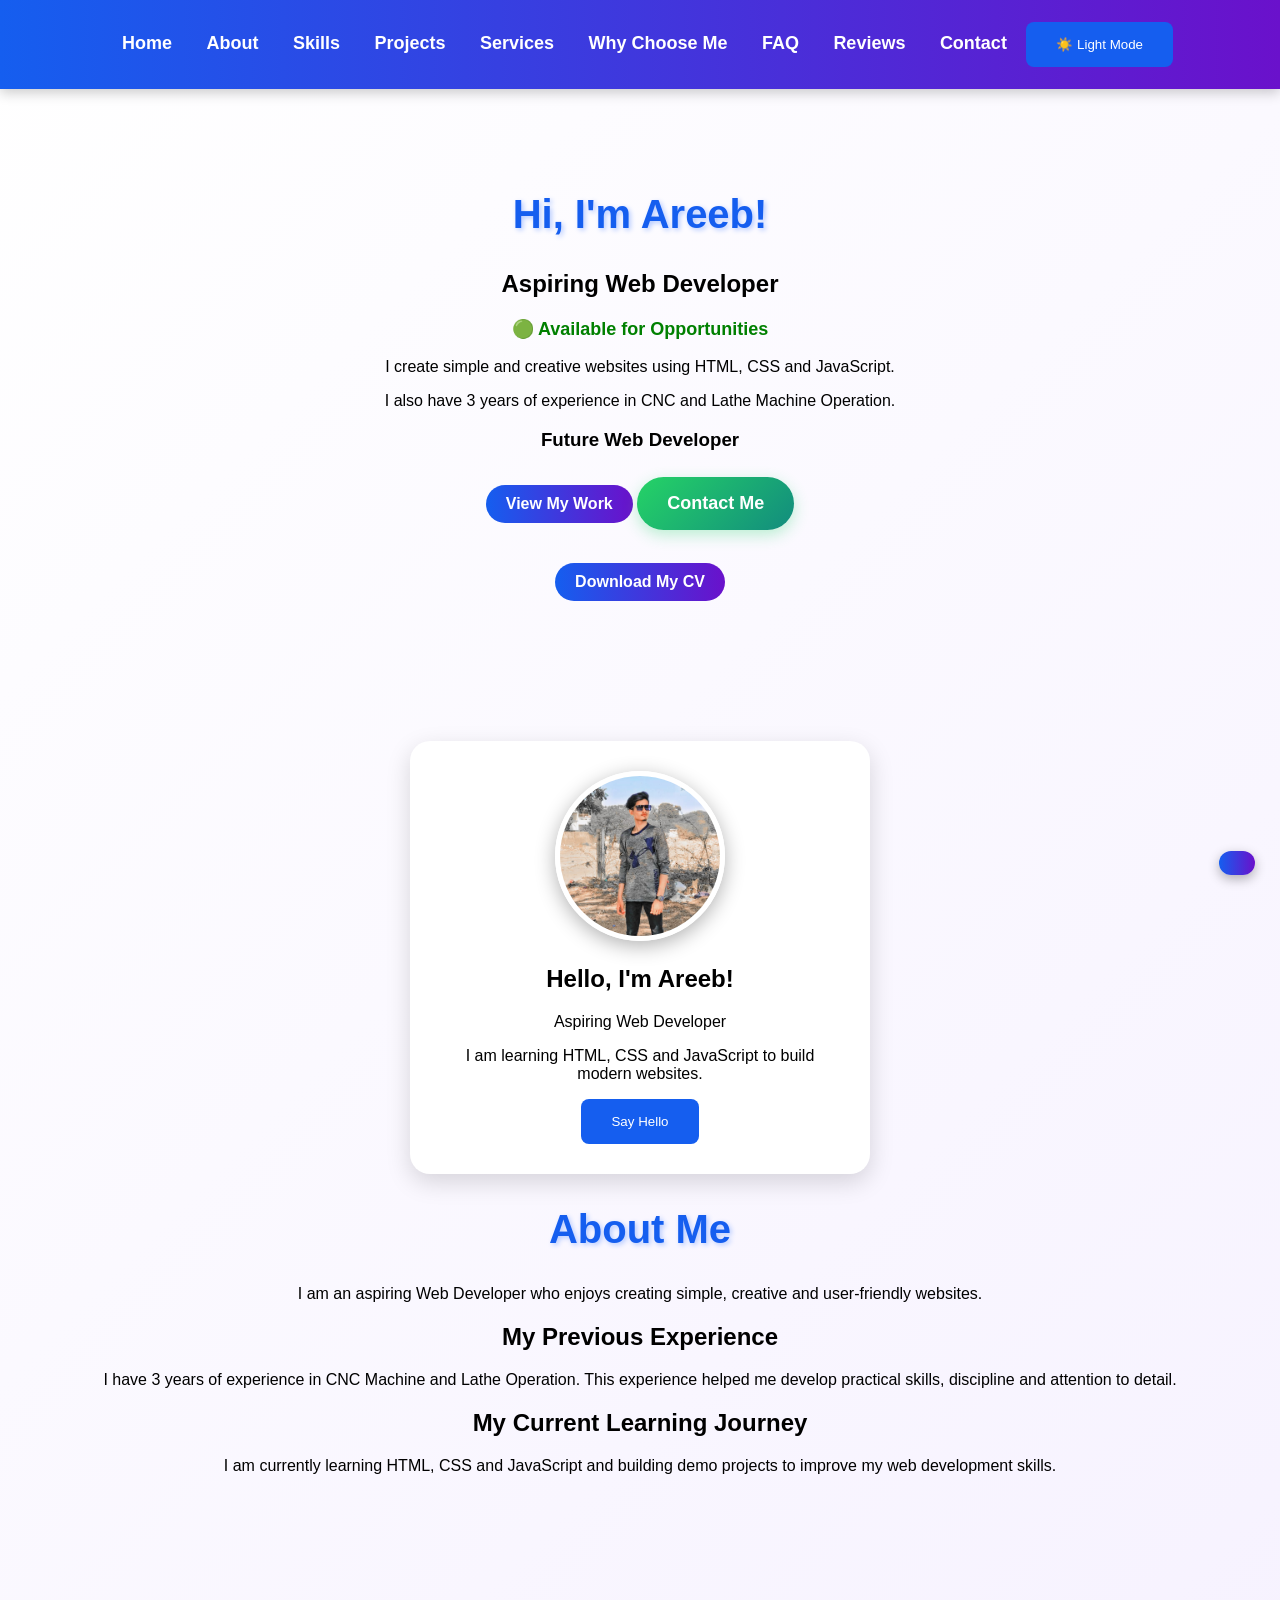
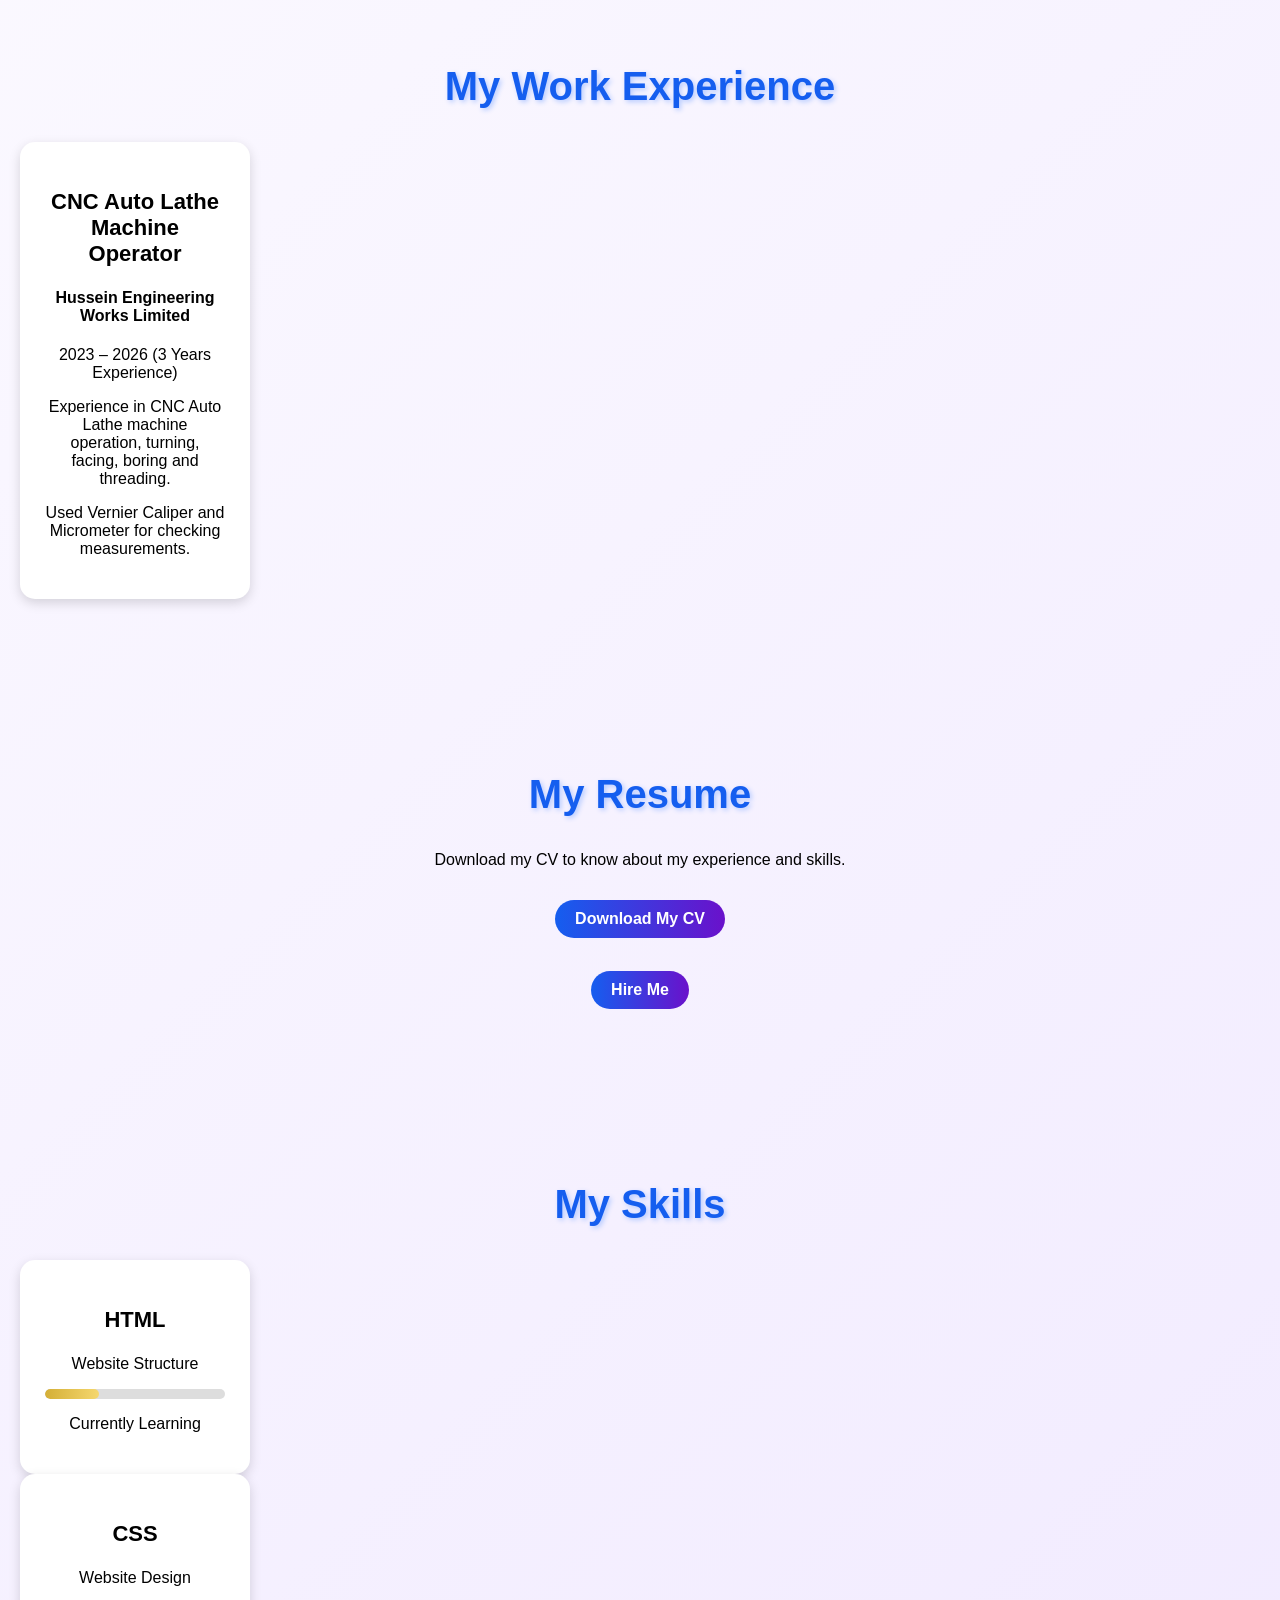
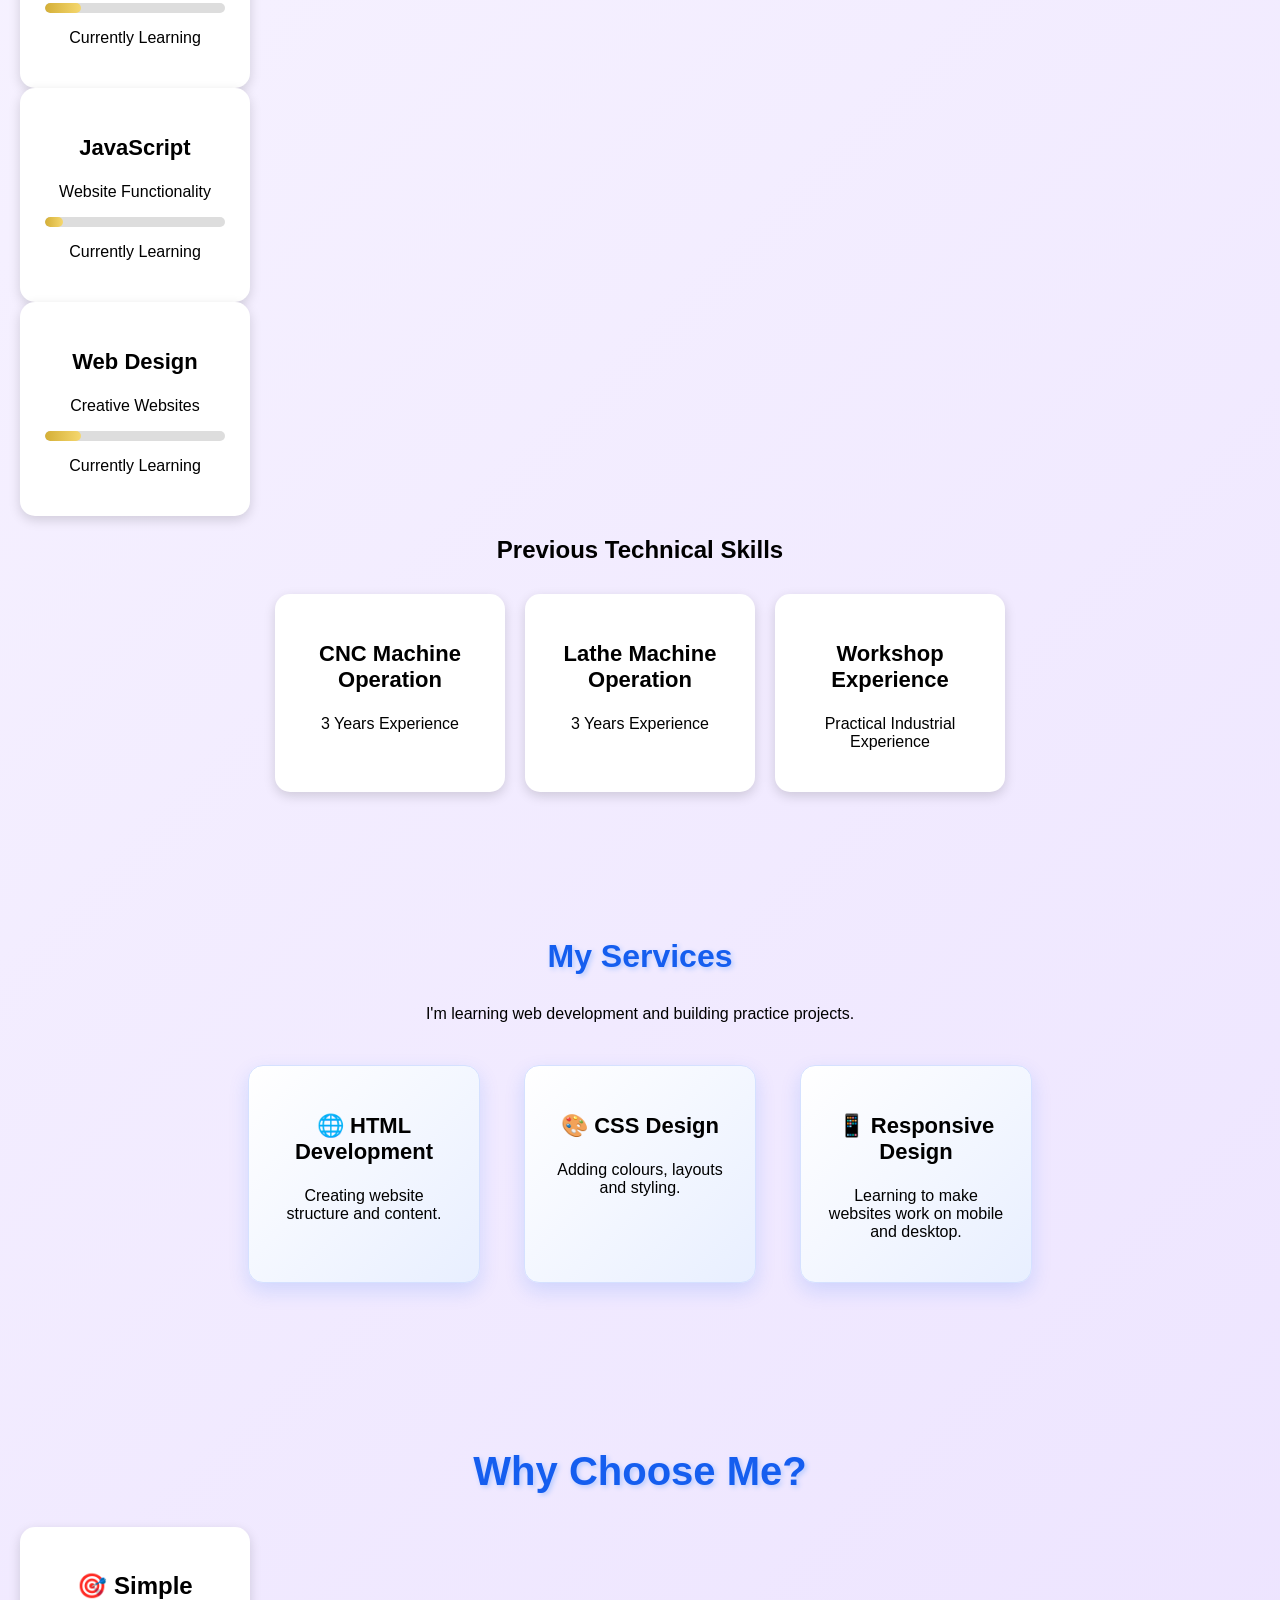
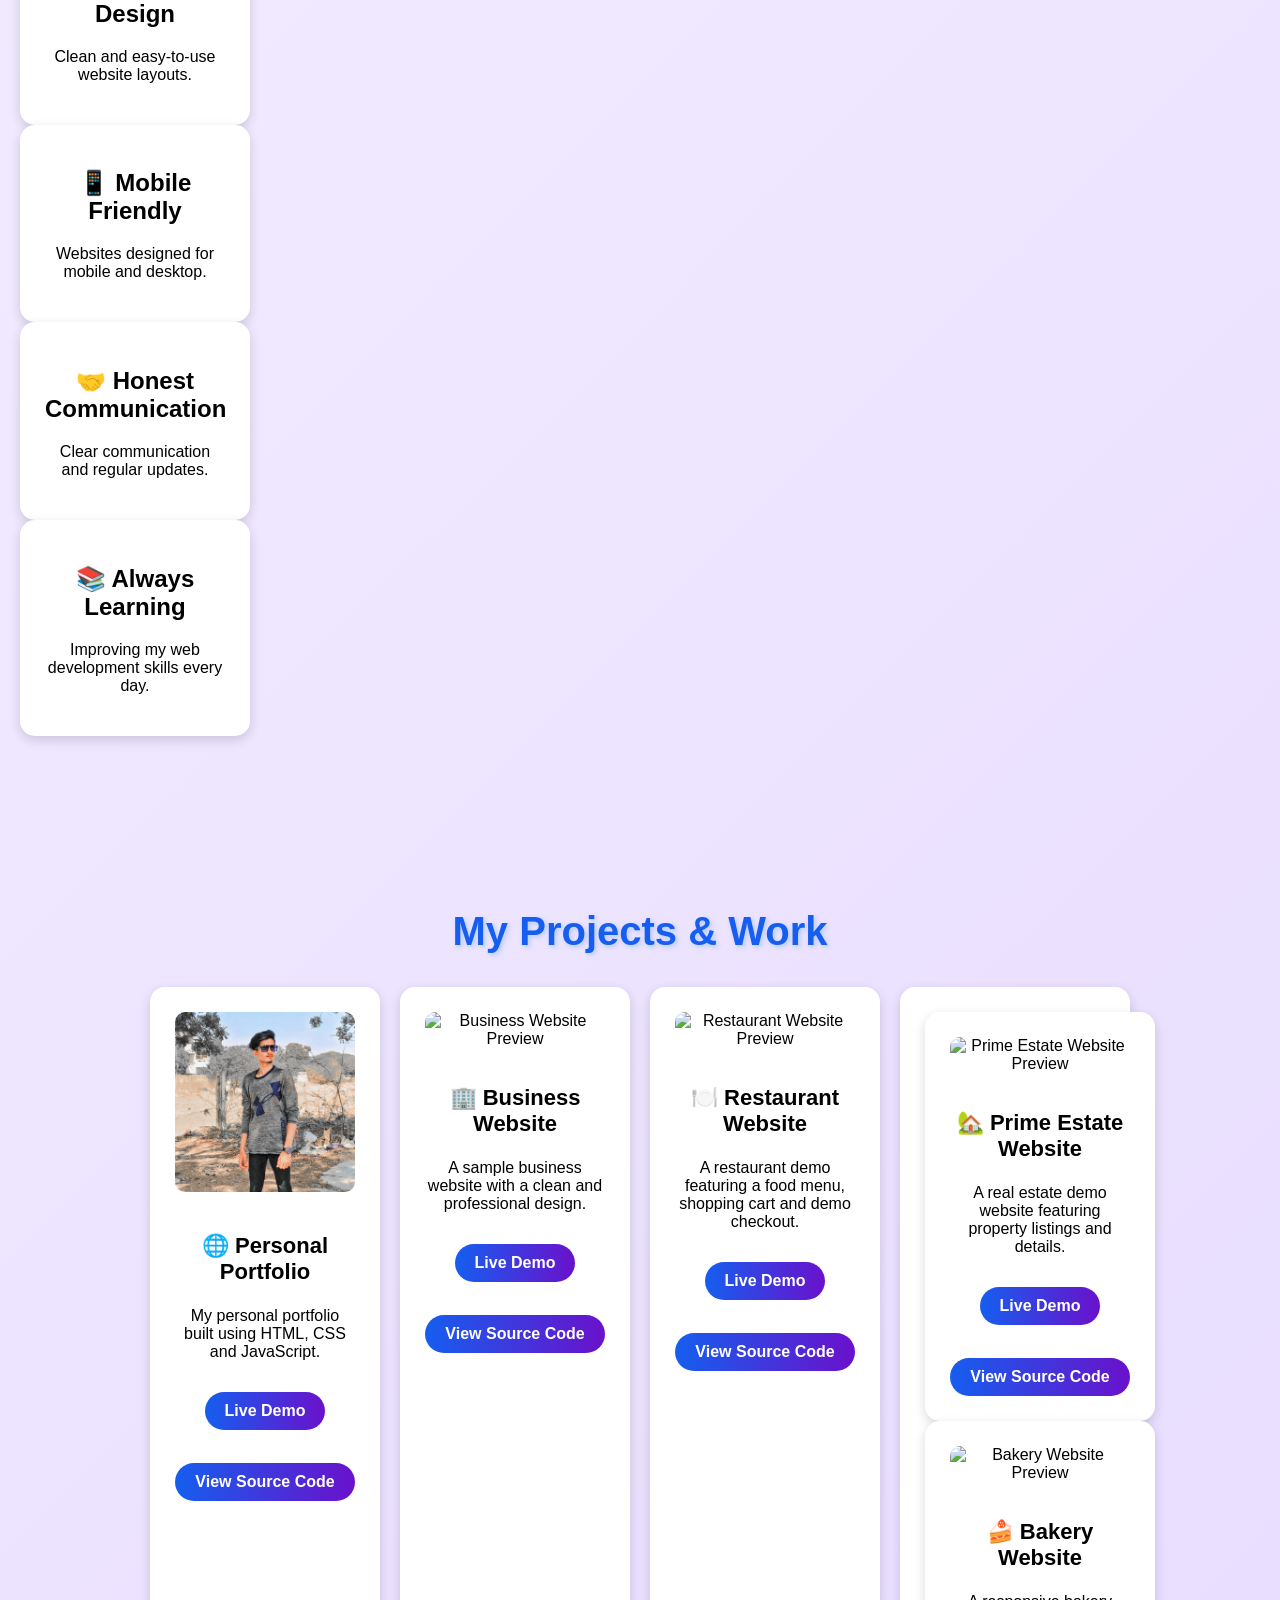
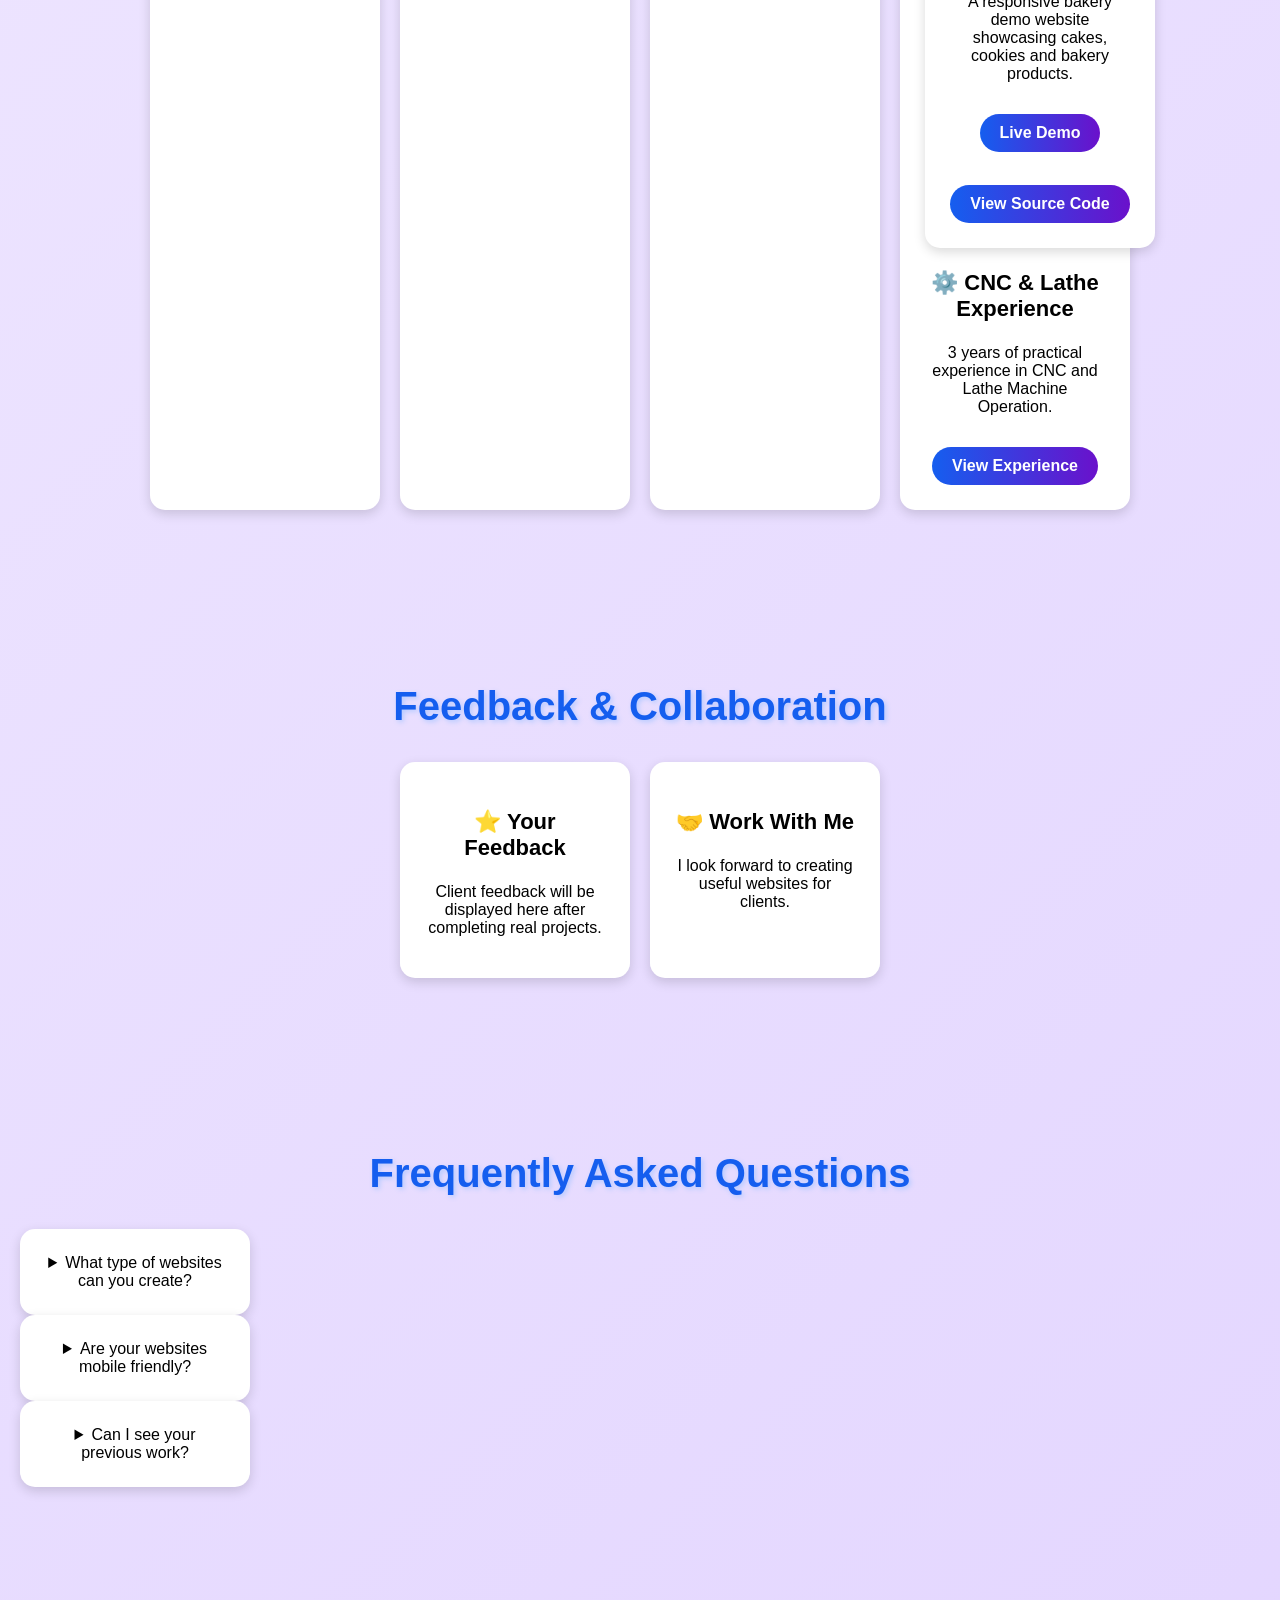
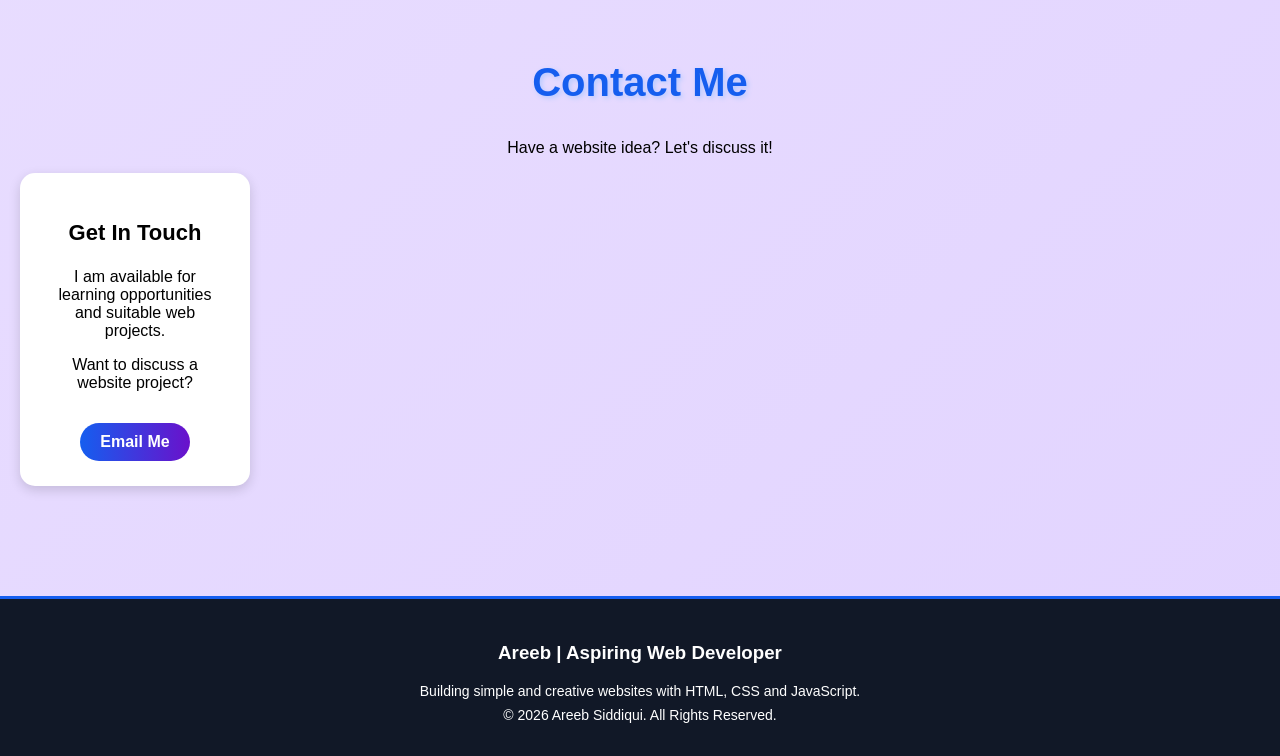
==== index.html @ 31fd08c1 "Add Bakery Website to Portfolio Projects" ====
<!DOCTYPE html>
<!-- saved from url=(0059)file:///C:/Users/USER/OneDrive/Desktop/MyWebsite/index.html -->
<html><head><meta http-equiv="Content-Type" content="text/html; charset=UTF-8">
    <!-- Google Analytics -->
<script async src="https://www.googletagmanager.com/gtag/js?id=G-T24PKNJV1D"></script>
<script>
  window.dataLayer = window.dataLayer || [];
  function gtag(){dataLayer.push(arguments);}
  gtag('js', new Date());

  gtag('config', 'G-T24PKNJV1D');
</script>
    <meta name="google-site-verification" content="0nUpCDP2L6J4Y56kBXWMOdmW_n8WijExWdb9gQPZlj4" />
    <meta name="description" content="Muhammad Areeb Siddiqui's portfolio showcasing beginner web development skills, HTML, CSS, JavaScript, website design and personal projects.">
    <title>Areeb Siddiqui | Web Developer Portfolio</title>
     <meta name="author" content="Areeb Siddiqui">
    <meta name="robots" content="index, follow">
<style>
    .skills-container {
    display: flex;
    justify-content: center;
    flex-wrap: wrap;
    gap: 20px;
    margin-top: 30px;
}

.skill-card {
    background: white;
    padding: 25px;
    width: 180px;
    border-radius: 15px;
    text-align: center;
    box-shadow: 0 4px 12px rgba(0,0,0,0.15);
    transition: 0.3s;
}

.skill-card:hover {
    transform: translateY(-8px);
    background: #155eef;
    color: white;
}

.skill-card h3 {
    font-size: 22px;
}

#services {
    padding: 50px 20px;
    text-align: center;
}

#services h1 {
    color: #155eef;
    font-size: 32px;
    margin-bottom: 30px;
}

#services .skill-card {
    display: inline-block;
    margin: 12px;
    background: linear-gradient(135deg, #ffffff, #e8efff);
    border: 1px solid #d5e1ff;
    box-shadow: 0 8px 20px rgba(21, 94, 239, 0.15);
}

#services .skill-card:hover {
    transform: translateY(-10px);
    background: #155eef;
    color: white;
}
.project-btn {
    display: inline-block;
    background: linear-gradient(90deg, #155eef, #6a11cb);
    color: white;
    padding: 10px 20px;
    border-radius: 25px;
    text-decoration: none;
    font-weight: bold;
    margin-top: 15px;
    transition: 0.3s;
}

.project-btn:hover {
    transform: scale(1.08);
}
body {
    background: linear-gradient(-45deg, #eaf2ff, #b8d4ff, #d8c5ff, #ffffff);
background-size: 400% 400%;
animation: gradientBG 12s ease infinite;
    font-family: Arial, sans-serif;
    text-align: center;
    margin: 0;
    min-height: 100vh;
}

nav {
    background: linear-gradient(90deg, #155eef, #6a11cb);
    padding: 22px;
    box-shadow: 0 4px 12px rgba(0,0,0,0.2);
}

nav a {
    color: white;
    text-decoration: none;
    margin: 0 15px;
font-weight: bold;
transition: 0.3s;
    font-size: 18px;
}

nav a:hover {
    color: yellow;
text-decoration: underline;}

section {
    padding: 70px 20px;
    animation: fadeIn 1s ease;
}

h1 {
    color: #155eef;
    font-size: 40px;
    text-shadow: 2px 2px 5px #b5caff;
}

button {
    background: #155eef;
    color: white;
    padding: 15px 30px;
    border: none;
    border-radius: 8px;
    cursor: pointer;
}

button:hover {
    background: darkblue;
}

html {
    scroll-behavior: smooth;
}

.profile-photo {
    width: 160px;
    height: 160px;
    border-radius: 50%;
    object-fit: cover;
    border: 5px solid white;
    box-shadow: 0 5px 20px rgba(0,0,0,0.3);
    transition: transform 0.4s ease;
}

.profile-photo:hover {
    transform: scale(1.08);
}

.profile-card {
    background: white;
    max-width: 400px;
    margin: auto;
    padding: 30px;
    border-radius: 20px;
    box-shadow: 0 8px 25px rgba(0,0,0,0.15);
    transition: 0.4s;
}

.profile-card:hover {
    transform: translateY(-10px);
}

.whatsapp-btn {
    display: inline-block;
    background: #25D366;
    color: white;
    padding: 15px 25px;
    text-decoration: none;
    border-radius: 30px;
    font-size: 18px;
    font-weight: bold;
}
.whatsapp-btn {
    display: inline-block;
    background: linear-gradient(135deg, #25D366, #128C7E);
    color: white;
    padding: 16px 30px;
    text-decoration: none;
    border-radius: 50px;
    font-size: 18px;
    font-weight: bold;
    box-shadow: 0 5px 15px rgba(37, 211, 102, 0.3);
    transition: 0.3s ease;
}

.whatsapp-btn:hover {
    transform: translateY(-5px);
    box-shadow: 0 8px 20px rgba(37, 211, 102, 0.5);
}
.whatsapp-btn:hover {
    background: #128C7E;
}

form {
    background: white;
    max-width: 400px;
    margin: 30px auto;
    padding: 25px;
    border-radius: 15px;
    box-shadow: 0 5px 20px rgba(0,0,0,0.15);
}
input, textarea {
    box-sizing: border-box;
    width: 90%;
    padding: 12px;
    border: 1px solid #ccc;
    border-radius: 8px;
    font-size: 16px;
    font-family: Arial;
}

textarea {
    resize: vertical;
}

form button {
    background: linear-gradient(90deg, #155eef, #6a11cb);
    border-radius: 25px;
    font-size: 16px;
    font-weight: bold;
    transition: 0.3s;
}

form button:hover {
    transform: scale(1.05);
    background: #128C7E;
}
.dark-mode {
    background: #121212 !important;
    color: white !important;
}

.dark-mode nav,
.dark-mode section,
.dark-mode .skill-card,
.dark-mode .profile-card,
.dark-mode form {
    background: #222 !important;
    color: white !important;
}
    @media (max-width: 600px) {
    nav {
        padding: 12px 5px;
        display: flex;
        flex-wrap: wrap;
        justify-content: center;
    }

    nav a {
        margin: 6px;
        font-size: 13px;
    }

    h1 {
        font-size: 26px;
    }

    section {
        padding: 35px 12px;
    }

    .skills-container {
        gap: 12px;
    }

    .skill-card {
        width: 85%;
        max-width: 280px;
        margin: 10px auto;
    }

    .whatsapp-btn {
        font-size: 15px;
        padding: 12px 18px;
    }

    .site-footer {
        padding: 20px 10px;
    }
}

@keyframes fadeIn {
    from {
        opacity: 0;
        transform: translateY(30px);
    }
        to {
        opacity: 1;
        transform: translateY(0);
    }
}

@keyframes gradientBG {
    0% {
        background-position: 0% 50%;
    }
    50% {
        background-position: 100% 50%;
    }
        100% {
        background-position: 0% 50%;
    }
}

@media (max-width: 600px) {
    nav {
        padding: 15px 5px;
    }

    nav a {
        display: inline-block;
        margin: 8px;
        font-size: 15px;
    }

    .skill-card {
        width: 80%;
    }

    h1 {
        font-size: 28px;
    }
}#loader {
    position: fixed;
    inset: 0;
    background: #121212;
    color: white;
    display: flex;
    flex-direction: column;
    justify-content: center;
    align-items: center;
    z-index: 9999;
}

.loading-circle {
    width: 45px;
    height: 45px;
    border: 5px solid #444;
    border-top: 5px solid #155eef;
    border-radius: 50%;
    animation: spin 1s linear infinite;
}

@keyframes spin {
    to {
        transform: rotate(360deg);
    }
}#topBtn {
    position: fixed;
    bottom: 25px;
    right: 25px;
    background: linear-gradient(90deg, #155eef, #6a11cb);
    color: white;
    padding: 12px 18px;
    border: none;
    border-radius: 30px;
    font-size: 15px;
    font-weight: bold;
    cursor: pointer;
    box-shadow: 0 4px 12px rgba(0,0,0,0.3);
    z-index: 1000;
}#contact form {
    max-width: 450px;
    margin: 30px auto;
    padding: 25px;
    background: #1e293b;
    border-radius: 15px;
    box-shadow: 0 5px 20px rgba(0,0,0,0.3);
}

#contact input,
#contact textarea {
    width: 100%;
    padding: 14px;
    border: 1px solid #555;
    border-radius: 8px;
    box-sizing: border-box;
    font-size: 16px;
    margin-bottom: 10px;
}

#contact form button {
    width: 100%;
    padding: 14px;
    background: linear-gradient(90deg, #155eef, #6a11cb);
    color: white;
    border: none;
    border-radius: 8px;
    font-size: 16px;
    cursor: pointer;
}@media (max-width: 600px) {
    nav {
        display: flex;
        flex-wrap: wrap;
        justify-content: center;
        gap: 10px;
    }

    h1 {
        font-size: 28px;
    }

    .skills-container {
        flex-direction: column;
        align-items: center;
    }

    .skill-card {
        width: 80%;
    }
#contact form {
    width: 90%;
    box-sizing: border-box;
}
}

body.dark-mode {
    background: #121212 !important;
    color: white !important;
}

body.dark-mode h1,
body.dark-mode h2,
body.dark-mode h3,
body.dark-mode p {
    color: white !important;
}

body.dark-mode .profile-card {
    background: #222 !important;
    color: white !important;
}
    .site-footer {
    background: #111827;
    color: white;
    text-align: center;
    padding: 25px 15px;
    margin-top: 40px;
    border-top: 3px solid #155eef;
}

.site-footer p {
    margin: 8px 0;
    font-size: 14px;
}
    .progress-bar {
    width: 100%;
    height: 12px;
    background: #ddd;
    border-radius: 20px;
    margin: 15px 0;
    overflow: hidden;
}

.progress {
    height: 100%;
    border-radius: 20px;
    background: #155eef;
}

.html-progress {
    width: 60%;
}

.css-progress {
    width: 45%;
}

.js-progress {
    width: 25%;
}

.design-progress {
    width: 40%;
}
    html {
    scroll-behavior: smooth;
}
    button:hover,
.project-btn:hover,
.whatsapp-btn:hover {
    opacity: 0.8;
    transform: translateY(-3px);
    transition: 0.3s;
}
    .skill-bar {
    width: 100%;
    height: 10px;
    background: #ddd;
    border-radius: 10px;
    margin: 15px 0;
    overflow: hidden;
}

.skill-progress {
    height: 100%;
    border-radius: 10px;
    background: linear-gradient(90deg, #d4af37, #f5d76e);
}

.html-progress {
    width: 30%;
}

.css-progress {
    width: 20%;
}

.js-progress {
    width: 10%;
}

.design-progress {
    width: 20%;
}
</style>
</head>
<body>
    <div id="loader">
    <h1>Areeb's Website</h1>
    <p>Loading...</p>
    <div class="loading-circle"></div>
</div>
 
<nav>
    <a href="#home">Home</a>
    <a href="#about">About</a>
    <a href="#skills">Skills</a>
    <a href="#projects">Projects</a>
    <a href="#services">Services</a>
    <a href="#why-choose-me">Why Choose Me</a>
    <a href="#faq">FAQ</a>
    <a href="#reviews">Reviews</a>
    <a href="#contact">Contact</a>

    <button onclick="toggleDarkMode()" id="darkBtn">
        ☀️ Light Mode
    </button>
</nav>

    
<section id="home">
    <h1>Hi, I'm Areeb!</h1>

    <h2>Aspiring Web Developer</h2>

    <p style="color: green; font-weight: bold; font-size: 18px;">
        🟢 Available for Opportunities
    </p>

    <p>
        I create simple and creative websites using HTML, CSS and JavaScript.
    </p>

    <p>
        I also have 3 years of experience in CNC and Lathe Machine Operation.
    </p>

    <h3><span id="typing"></span></h3>

    <a href="#projects" class="project-btn">View My Work</a>

    <a href="#contact" class="whatsapp-btn">Contact Me</a>
    <br><br>

<a href="Muhammad_Areeb_Siddiqui_CV%20(1).pdf"
   class="project-btn" download>
   Download My CV
</a>
</section>

<section id="about">
    <div class="profile-card">
        <img src="areeb.jpg" alt="Areeb Profile Photo" class="profile-photo">

        <h2>Hello, I'm Areeb!</h2>
        <p>Aspiring Web Developer</p>

        <p>I am learning HTML, CSS and JavaScript to build modern websites.</p>

        <button onclick="alert('Welcome to my website!')">
            Say Hello
        </button>
    </div>

    <h1>About Me</h1>

    <p>
        I am an aspiring Web Developer who enjoys creating simple,
        creative and user-friendly websites.
    </p>

    <h2>My Previous Experience</h2>

    <p>
        I have 3 years of experience in CNC Machine and Lathe Operation.
        This experience helped me develop practical skills,
        discipline and attention to detail.
    </p>

    <h2>My Current Learning Journey</h2>

    <p>
        I am currently learning HTML, CSS and JavaScript
        and building demo projects to improve my web development skills.
    </p>
</section>
<section id="experience">
    <h1>My Work Experience</h1>

    <div class="skill-card">
        <h3>CNC Auto Lathe Machine Operator</h3>
        <h4>Hussein Engineering Works Limited</h4>
        <p>2023 – 2026 (3 Years Experience)</p>
        <p>Experience in CNC Auto Lathe machine operation, turning, facing, boring and threading.</p>
        <p>Used Vernier Caliper and Micrometer for checking measurements.</p>
    </div>
</section>
    <section id="cv">
        
    <h1>My Resume</h1>
    <p>Download my CV to know about my experience and skills.</p>

    <a href="Muhammad_Areeb_Siddiqui_CV (1).pdf"
       class="project-btn"
       download>
       Download My CV
    </a>
        <br><br>

<a href="https://wa.me/92370030353"
   class="project-btn"
   target="_blank">
   Hire Me
</a>
</section>
    
<section id="skills">
    <h1>My Skills</h1>
<div class="skill-card">
    <h3>HTML</h3>
    <p>Website Structure</p>
    <div class="skill-bar">
        <div class="skill-progress html-progress"></div>
    </div>
    <p>Currently Learning</p>
</div>
<div class="skill-card">
    <h3>CSS</h3>
    <p>Website Design</p>
    <div class="skill-bar">
        <div class="skill-progress css-progress"></div>
    </div>
    <p>Currently Learning</p>
</div>
 <div class="skill-card">
    <h3>JavaScript</h3>
    <p>Website Functionality</p>
    <div class="skill-bar">
        <div class="skill-progress js-progress"></div>
    </div>
    <p>Currently Learning</p>
</div>
<div class="skill-card">
    <h3>Web Design</h3>
    <p>Creative Websites</p>
    <div class="skill-bar">
        <div class="skill-progress design-progress"></div>
    </div>
    <p>Currently Learning</p>
</div>
    <h2>Previous Technical Skills</h2>

    <div class="skills-container">

        <div class="skill-card">
            <h3>CNC Machine Operation</h3>
            <p>3 Years Experience</p>
        </div>

        <div class="skill-card">
            <h3>Lathe Machine Operation</h3>
            <p>3 Years Experience</p>
        </div>

        <div class="skill-card">
            <h3>Workshop Experience</h3>
            <p>Practical Industrial Experience</p>
        </div>

    </div>
</section>
<section id="services">
    <h1>My Services</h1>
    <p>I'm learning web development and building practice projects.</p>

    <div class="skills-container">

        <div class="skill-card">
            <h3>🌐 HTML Development</h3>
            <p>Creating website structure and content.</p>
        </div>

        <div class="skill-card">
            <h3>🎨 CSS Design</h3>
            <p>Adding colours, layouts and styling.</p>
        </div>

        <div class="skill-card">
            <h3>📱 Responsive Design</h3>
            <p>Learning to make websites work on mobile and desktop.</p>
        </div>

    </div>
</section>
<section id="why-choose-me">
    <h1>Why Choose Me?</h1>

    <div class="skill-card">
        <h2>🎯 Simple Design</h2>
        <p>Clean and easy-to-use website layouts.</p>
    </div>

    <div class="skill-card">
        <h2>📱 Mobile Friendly</h2>
        <p>Websites designed for mobile and desktop.</p>
    </div>

    <div class="skill-card">
        <h2>🤝 Honest Communication</h2>
        <p>Clear communication and regular updates.</p>
    </div>

    <div class="skill-card">
        <h2>📚 Always Learning</h2>
        <p>Improving my web development skills every day.</p>
    </div>
</section>

 
<section id="projects">
    <h1>My Projects & Work</h1>

    <div class="skills-container">

        <div class="skill-card">
            <img src="areeb.jpg" alt="Personal Portfolio Preview"
style="width:100%; height:180px; object-fit:cover; border-radius:10px; margin-bottom:15px;">
            <h3>🌐 Personal Portfolio</h3>
            <p>My personal portfolio built using HTML, CSS and JavaScript.</p>

            <a href="https://areeb-web2026.github.io/areeb-website/"
               target="_blank" class="project-btn">Live Demo</a>

            <br><br>

            <a href="https://github.com/areeb-web2026/areeb-website/blob/main/index.html"
               target="_blank" class="project-btn">View Source Code</a>
        </div>

        <div class="skill-card">
            <img src="https://images.unsplash.com/photo-1497366754035-f200968a6e72?auto=format&fit=crop&w=800&q=80"
alt="Business Website Preview"
style="width:100%; height:180px; object-fit:cover; border-radius:10px; margin-bottom:15px;">
            <h3>🏢 Business Website</h3>
            <p>A sample business website with a clean and professional design.</p>

            <a href="https://areeb-web2026.github.io/areeb-website/business.html"
               target="_blank" class="project-btn">Live Demo</a>

            <br><br>

            <a href="https://github.com/areeb-web2026/areeb-website/blob/main/business.html"
               target="_blank" class="project-btn">View Source Code</a>
        </div>

        <div class="skill-card">
            <img src="https://images.unsplash.com/photo-1517248135467-4c7edcad34c4?auto=format&fit=crop&w=800&q=80"
alt="Restaurant Website Preview"
style="width:100%; height:180px; object-fit:cover; border-radius:10px; margin-bottom:15px;">
            <h3>🍽️ Restaurant Website</h3>
            <p>A restaurant demo featuring a food menu, shopping cart and demo checkout.</p>

            <a href="https://areeb-web2026.github.io/areeb-website/restaurant.html"
               target="_blank" class="project-btn">Live Demo</a>

            <br><br>

            <a href="https://github.com/areeb-web2026/areeb-website/blob/main/restaurant.html"
               target="_blank" class="project-btn">View Source Code</a>
        </div>

        <div class="skill-card">
            <div class="skill-card">
    <img src="https://images.unsplash.com/photo-1600585154340-be6161a56a0c?auto=format&fit=crop&w=800&q=80"
    alt="Prime Estate Website Preview"
    style="width:100%; height:180px; object-fit:cover; border-radius:10px; margin-bottom:15px;">

    <h3>🏡 Prime Estate Website</h3>
    <p>A real estate demo website featuring property listings and details.</p>

    <a href="https://areeb-web2026.github.io/areeb-website/realestate.html"
    target="_blank" class="project-btn">Live Demo</a>

    <br><br>

    <a href="https://github.com/areeb-web2026/areeb-website/blob/main/realestate.html"
    target="_blank" class="project-btn">View Source Code</a>
</div>
            
<div class="skill-card">
    <img src="https://images.unsplash.com/photo-1509440159596-0249088772ff?auto=format&fit=crop&w=800&q=80"
    alt="Bakery Website Preview"
    style="width:100%; height:180px; object-fit:cover; border-radius:10px; margin-bottom:15px;">

    <h3>🍰 Bakery Website</h3>
    <p>A responsive bakery demo website showcasing cakes, cookies and bakery products.</p>

    <a href="https://areeb-web2026.github.io/areeb-website/bakery.html"
    target="_blank" class="project-btn">Live Demo</a>

    <br><br>

    <a href="https://github.com/areeb-web2026/areeb-website/blob/main/bakery.html"
    target="_blank" class="project-btn">View Source Code</a>
</div>

            <h3>⚙️ CNC & Lathe Experience</h3>
            <p>3 years of practical experience in CNC and Lathe Machine Operation.</p>
            <a href="#experience" class="project-btn">View Experience</a>
        </div>

    </div>
</section>
    <section id="reviews">
    <h1>Feedback & Collaboration</h1>

    <div class="skills-container">

        <div class="skill-card">
            <h3>⭐ Your Feedback</h3>
            <p>Client feedback will be displayed here after completing real projects.</p>
        </div>

        <div class="skill-card">
            <h3>🤝 Work With Me</h3>
            <p>I look forward to creating useful websites for clients.</p>
        </div>

    </div>
</section>
 
     
<section id="faq">
    <h1>Frequently Asked Questions</h1>

    <div class="skill-card">
        <details>
            <summary>What type of websites can you create?</summary>
            <p>I can create simple portfolio and business websites.</p>
        </details>
    </div>

    <div class="skill-card">
        <details>
            <summary>Are your websites mobile friendly?</summary>
            <p>Yes, I am learning to make websites responsive.</p>
        </details>
    </div>

    <div class="skill-card">
        <details>
            <summary>Can I see your previous work?</summary>
            <p>Yes, you can explore my demo projects on this website.</p>
        </details>
    </div>
</section>
    <section id="contact">
    <h1>Contact Me</h1>
    <p>Have a website idea? Let's discuss it!</p>

    <div class="skill-card">
        <h3>Get In Touch</h3>
        <p>I am available for learning opportunities and suitable web projects.</p>
        <p>Want to discuss a website project?</p>
<a href="https://mail.google.com/mail/?view=cm&fs=1&to=areebsiddiqui177@gmail.com" target="_blank" class="project-btn">Email Me</a>
    </div>
</section>
        <footer class="site-footer">
    <h3>Areeb | Aspiring Web Developer</h3>
    <p>Building simple and creative websites with HTML, CSS and JavaScript.</p>
    <p>© 2026 Areeb Siddiqui. All Rights Reserved.</p>
</footer>
<script>
const words = [
    "Future Web Developer",
    "HTML & CSS Learner",
    "Creative Website Designer"
];
 function toggleDarkMode() {
    document.body.classList.toggle("dark-mode");

    const btn = document.getElementById("darkBtn");

    if (document.body.classList.contains("dark-mode")) {
        btn.innerHTML = "☀️ Light Mode";
    } else {
        btn.innerHTML = "🌙 Dark Mode";
    }
}
let wordIndex = 0;
let charIndex = 0;
function typeEffect() {
    const typing = document.getElementById("typing");

    typing.textContent = words[wordIndex].substring(0, charIndex);

    if (charIndex < words[wordIndex].length) {
        charIndex++;
        setTimeout(typeEffect, 100);
    } else {
        setTimeout(function() {
            charIndex = 0;
            wordIndex = (wordIndex + 1) % words.length;
            typeEffect();
        }, 1000);
    }
}
typeEffect();
    setTimeout(function() {
    document.getElementById("loader").style.display = "none";
}, 2000);
</script>
    <button onclick="window.scrollTo({top: 0, behavior: 'smooth'})"
    id="topBtn">
</button>
</body></html>
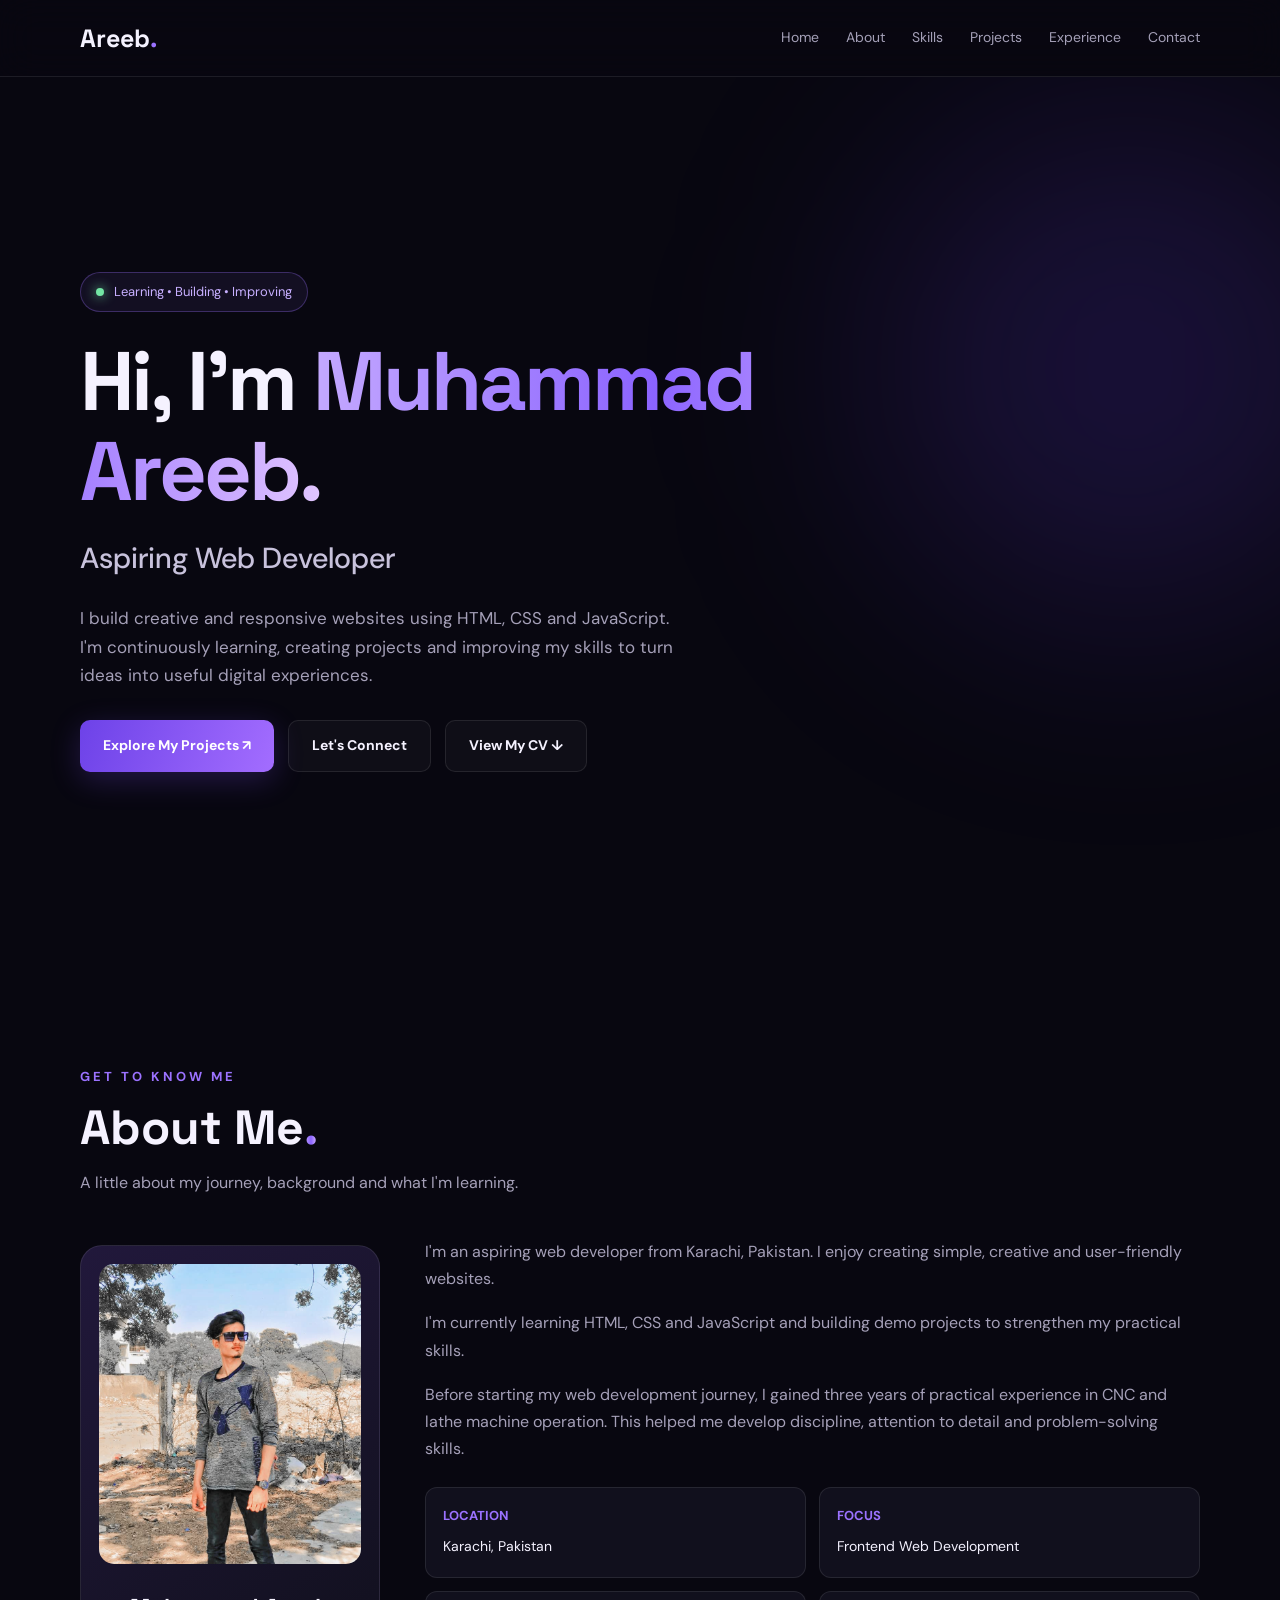
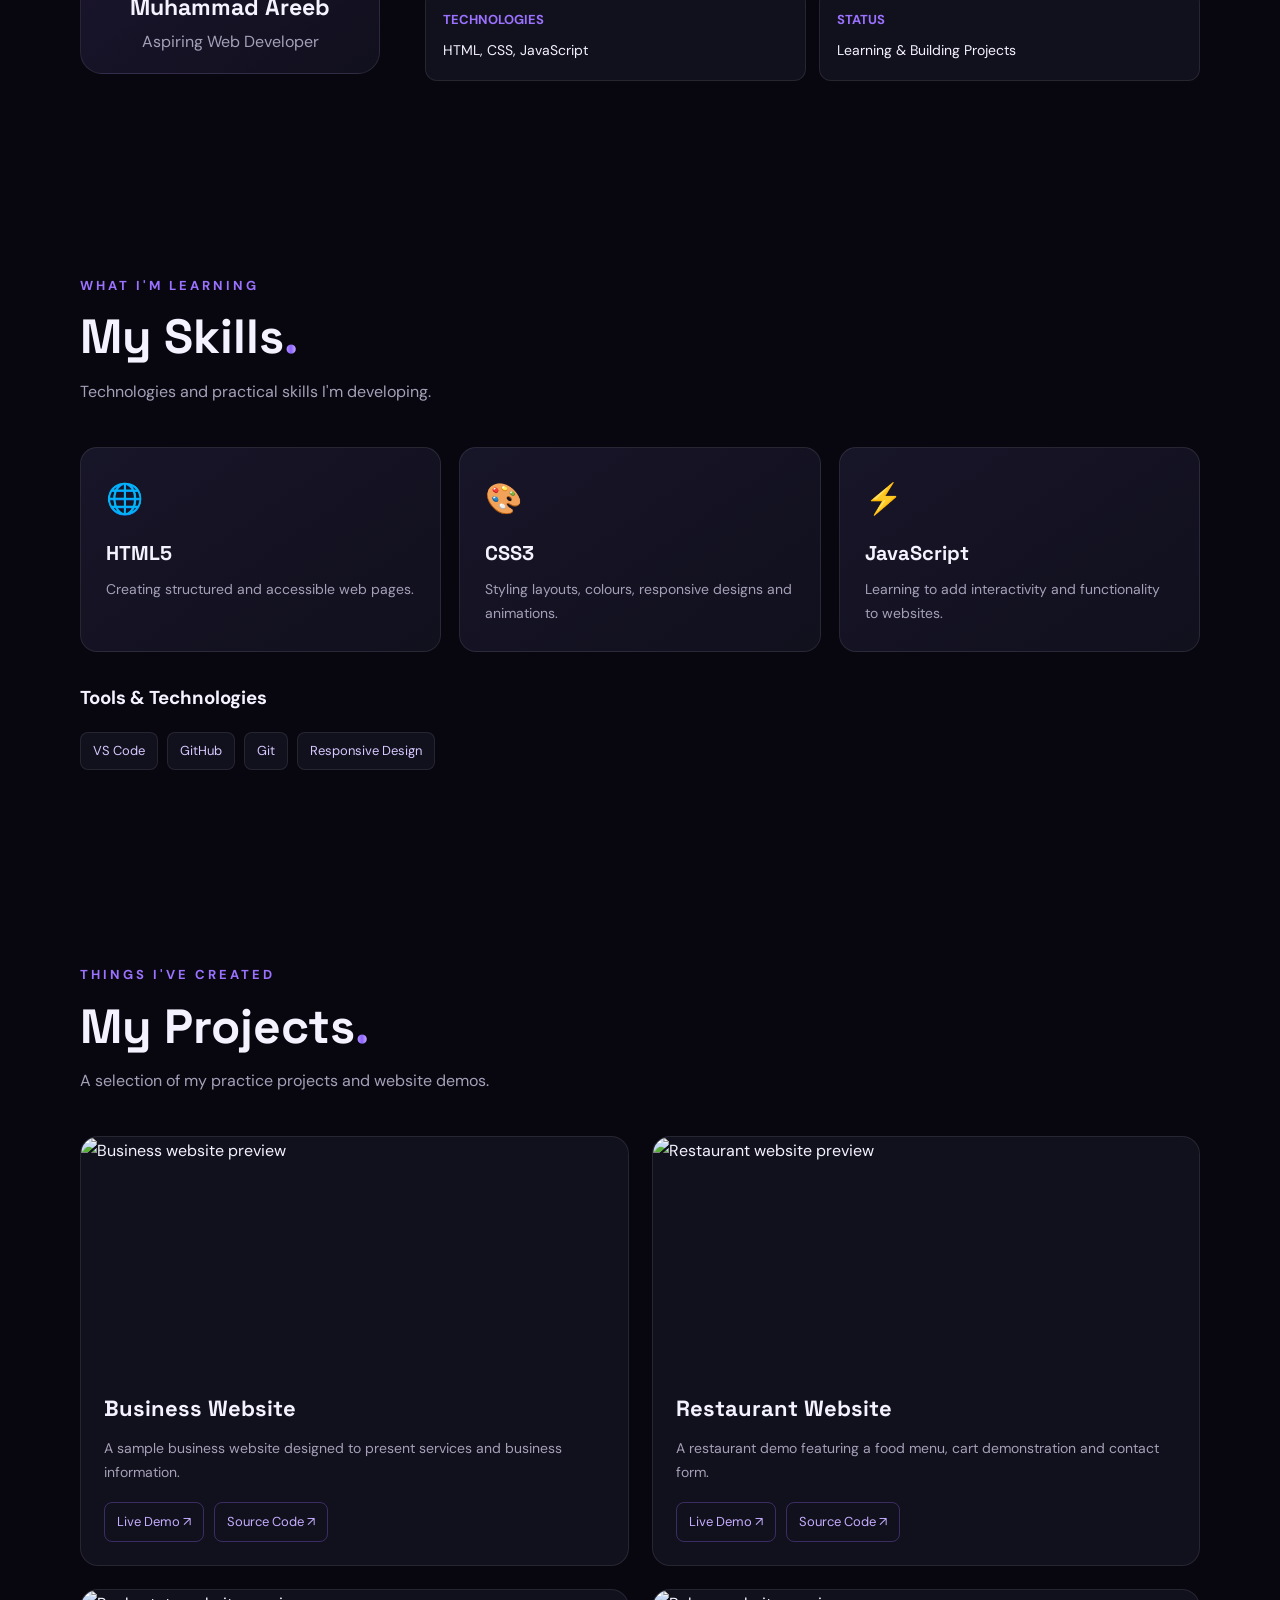
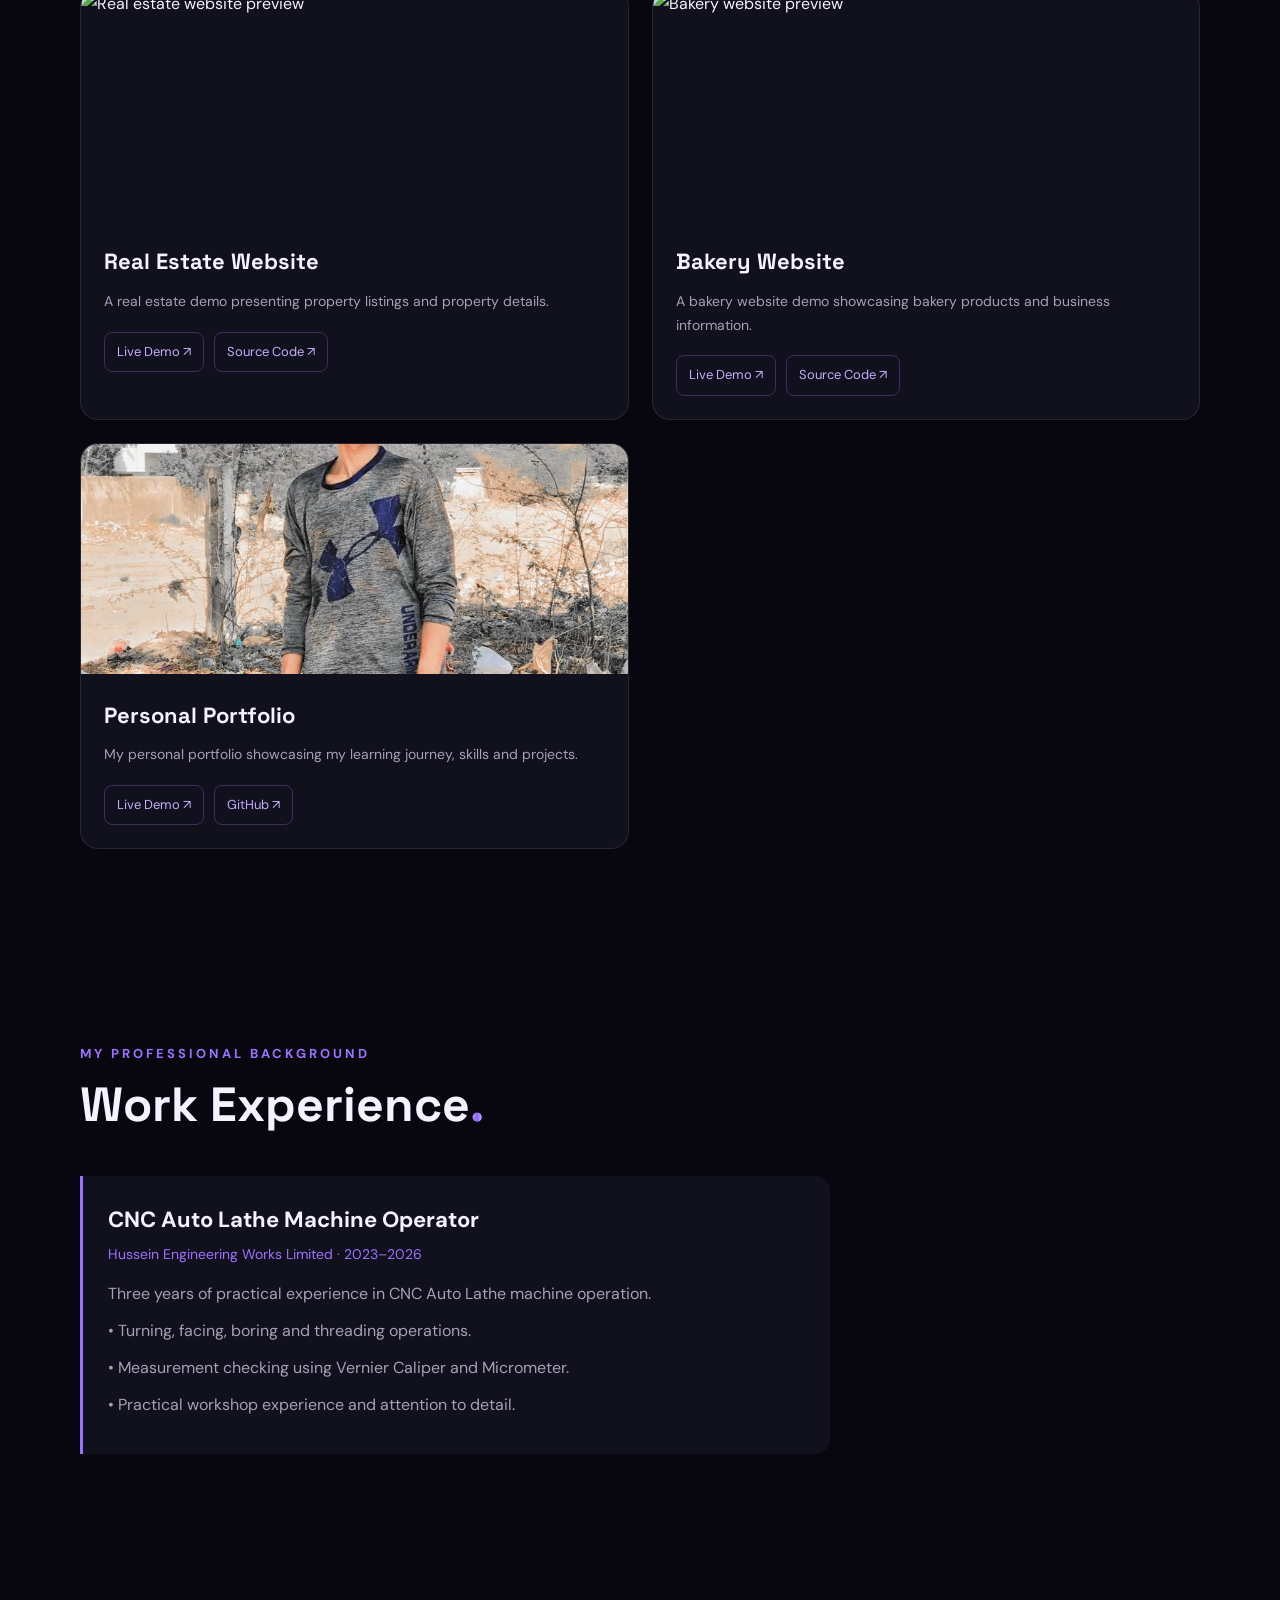
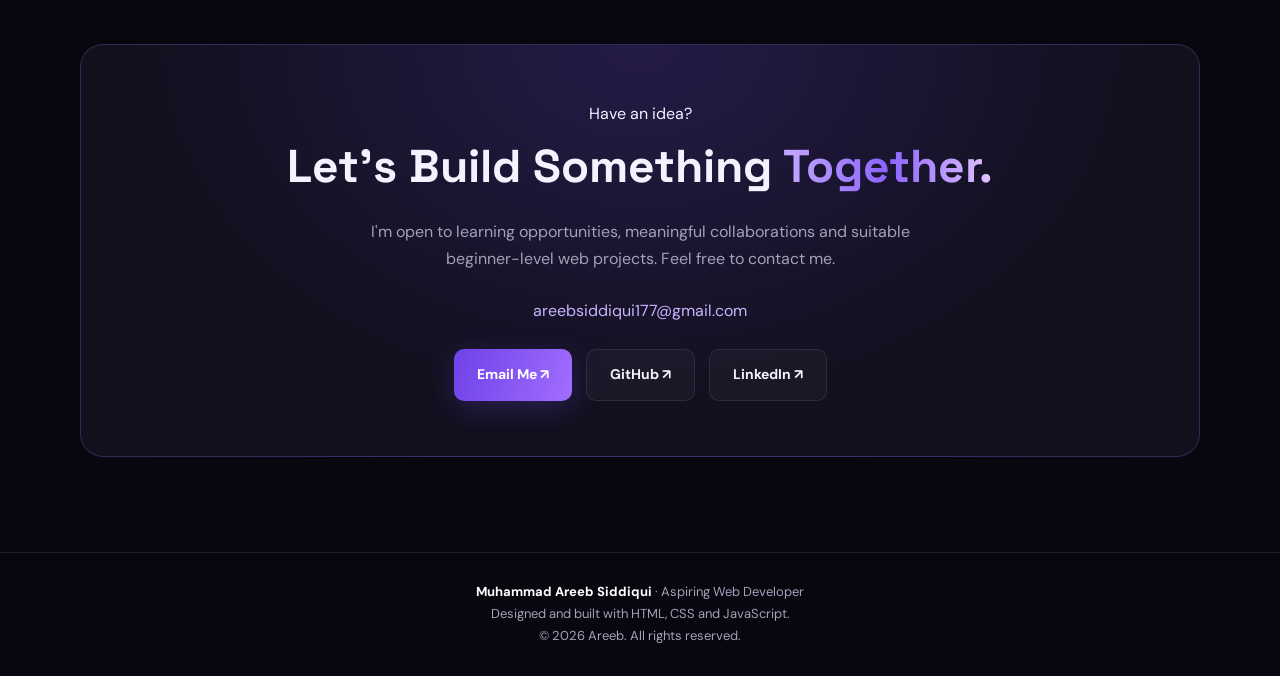
==== commit 18b9ae56: "Upgrade portfolio with modern responsive design" ====
--- a/index.html
+++ b/index.html
@@ -1,945 +1,822 @@
+ 
 <!DOCTYPE html>
-<!-- saved from url=(0059)file:///C:/Users/USER/OneDrive/Desktop/MyWebsite/index.html -->
-<html><head><meta http-equiv="Content-Type" content="text/html; charset=UTF-8">
-    <!-- Google Analytics -->
-<script async src="https://www.googletagmanager.com/gtag/js?id=G-T24PKNJV1D"></script>
-<script>
-  window.dataLayer = window.dataLayer || [];
-  function gtag(){dataLayer.push(arguments);}
-  gtag('js', new Date());
-
-  gtag('config', 'G-T24PKNJV1D');
-</script>
-    <meta name="google-site-verification" content="0nUpCDP2L6J4Y56kBXWMOdmW_n8WijExWdb9gQPZlj4" />
-    <meta name="description" content="Muhammad Areeb Siddiqui's portfolio showcasing beginner web development skills, HTML, CSS, JavaScript, website design and personal projects.">
-    <title>Areeb Siddiqui | Web Developer Portfolio</title>
-     <meta name="author" content="Areeb Siddiqui">
-    <meta name="robots" content="index, follow">
+<html lang="en">
+<head>
+<meta charset="UTF-8">
+<meta name="viewport" content="width=device-width, initial-scale=1.0">
+<meta name="description" content="Muhammad Areeb Siddiqui - Aspiring Web Developer. Explore my web development projects, skills and portfolio.">
+<meta name="author" content="Muhammad Areeb Siddiqui">
+<meta name="theme-color" content="#080710">
+<title>Muhammad Areeb | Web Developer Portfolio</title>
+
+<link rel="preconnect" href="https://fonts.googleapis.com">
+<link rel="preconnect" href="https://fonts.gstatic.com" crossorigin>
+<link href="https://fonts.googleapis.com/css2?family=DM+Sans:wght@400;500;600;700&family=Space+Grotesk:wght@400;500;600;700&display=swap" rel="stylesheet">
+
 <style>
-    .skills-container {
-    display: flex;
-    justify-content: center;
-    flex-wrap: wrap;
-    gap: 20px;
-    margin-top: 30px;
-}
-
-.skill-card {
-    background: white;
-    padding: 25px;
-    width: 180px;
-    border-radius: 15px;
-    text-align: center;
-    box-shadow: 0 4px 12px rgba(0,0,0,0.15);
-    transition: 0.3s;
-}
-
-.skill-card:hover {
-    transform: translateY(-8px);
-    background: #155eef;
-    color: white;
-}
-
-.skill-card h3 {
-    font-size: 22px;
-}
-
-#services {
-    padding: 50px 20px;
-    text-align: center;
-}
-
-#services h1 {
-    color: #155eef;
-    font-size: 32px;
-    margin-bottom: 30px;
-}
-
-#services .skill-card {
-    display: inline-block;
-    margin: 12px;
-    background: linear-gradient(135deg, #ffffff, #e8efff);
-    border: 1px solid #d5e1ff;
-    box-shadow: 0 8px 20px rgba(21, 94, 239, 0.15);
-}
-
-#services .skill-card:hover {
-    transform: translateY(-10px);
-    background: #155eef;
-    color: white;
-}
-.project-btn {
-    display: inline-block;
-    background: linear-gradient(90deg, #155eef, #6a11cb);
-    color: white;
-    padding: 10px 20px;
-    border-radius: 25px;
-    text-decoration: none;
-    font-weight: bold;
-    margin-top: 15px;
-    transition: 0.3s;
-}
-
-.project-btn:hover {
-    transform: scale(1.08);
-}
+:root {
+  --bg: #080710;
+  --surface: #11101d;
+  --surface2: #171528;
+  --purple: #9b72ff;
+  --purple2: #6d42e8;
+  --text: #f5f2ff;
+  --muted: #a5a0b8;
+  --border: rgba(255,255,255,.09);
+}
+
+* { margin:0; padding:0; box-sizing:border-box; }
+
+html { scroll-behavior:smooth; }
+
 body {
-    background: linear-gradient(-45deg, #eaf2ff, #b8d4ff, #d8c5ff, #ffffff);
-background-size: 400% 400%;
-animation: gradientBG 12s ease infinite;
-    font-family: Arial, sans-serif;
-    text-align: center;
-    margin: 0;
-    min-height: 100vh;
+  background:var(--bg);
+  color:var(--text);
+  font-family:'DM Sans',sans-serif;
+  line-height:1.7;
+  overflow-x:hidden;
+}
+
+a { color:inherit; text-decoration:none; }
+
+.container {
+  width:min(1120px,90%);
+  margin:auto;
 }
 
 nav {
-    background: linear-gradient(90deg, #155eef, #6a11cb);
-    padding: 22px;
-    box-shadow: 0 4px 12px rgba(0,0,0,0.2);
-}
-
-nav a {
-    color: white;
-    text-decoration: none;
-    margin: 0 15px;
-font-weight: bold;
-transition: 0.3s;
-    font-size: 18px;
-}
-
-nav a:hover {
-    color: yellow;
-text-decoration: underline;}
-
-section {
-    padding: 70px 20px;
-    animation: fadeIn 1s ease;
-}
-
-h1 {
-    color: #155eef;
-    font-size: 40px;
-    text-shadow: 2px 2px 5px #b5caff;
-}
-
-button {
-    background: #155eef;
-    color: white;
-    padding: 15px 30px;
-    border: none;
-    border-radius: 8px;
-    cursor: pointer;
-}
-
-button:hover {
-    background: darkblue;
-}
-
-html {
-    scroll-behavior: smooth;
-}
-
-.profile-photo {
-    width: 160px;
-    height: 160px;
-    border-radius: 50%;
-    object-fit: cover;
-    border: 5px solid white;
-    box-shadow: 0 5px 20px rgba(0,0,0,0.3);
-    transition: transform 0.4s ease;
-}
-
-.profile-photo:hover {
-    transform: scale(1.08);
-}
-
-.profile-card {
-    background: white;
-    max-width: 400px;
-    margin: auto;
-    padding: 30px;
-    border-radius: 20px;
-    box-shadow: 0 8px 25px rgba(0,0,0,0.15);
-    transition: 0.4s;
-}
-
-.profile-card:hover {
-    transform: translateY(-10px);
-}
-
-.whatsapp-btn {
-    display: inline-block;
-    background: #25D366;
-    color: white;
-    padding: 15px 25px;
-    text-decoration: none;
-    border-radius: 30px;
-    font-size: 18px;
-    font-weight: bold;
-}
-.whatsapp-btn {
-    display: inline-block;
-    background: linear-gradient(135deg, #25D366, #128C7E);
-    color: white;
-    padding: 16px 30px;
-    text-decoration: none;
-    border-radius: 50px;
-    font-size: 18px;
-    font-weight: bold;
-    box-shadow: 0 5px 15px rgba(37, 211, 102, 0.3);
-    transition: 0.3s ease;
-}
-
-.whatsapp-btn:hover {
-    transform: translateY(-5px);
-    box-shadow: 0 8px 20px rgba(37, 211, 102, 0.5);
-}
-.whatsapp-btn:hover {
-    background: #128C7E;
-}
-
-form {
-    background: white;
-    max-width: 400px;
-    margin: 30px auto;
-    padding: 25px;
-    border-radius: 15px;
-    box-shadow: 0 5px 20px rgba(0,0,0,0.15);
-}
-input, textarea {
-    box-sizing: border-box;
-    width: 90%;
-    padding: 12px;
-    border: 1px solid #ccc;
-    border-radius: 8px;
-    font-size: 16px;
-    font-family: Arial;
-}
-
-textarea {
-    resize: vertical;
-}
-
-form button {
-    background: linear-gradient(90deg, #155eef, #6a11cb);
-    border-radius: 25px;
-    font-size: 16px;
-    font-weight: bold;
-    transition: 0.3s;
-}
-
-form button:hover {
-    transform: scale(1.05);
-    background: #128C7E;
-}
-.dark-mode {
-    background: #121212 !important;
-    color: white !important;
-}
-
-.dark-mode nav,
-.dark-mode section,
-.dark-mode .skill-card,
-.dark-mode .profile-card,
-.dark-mode form {
-    background: #222 !important;
-    color: white !important;
-}
-    @media (max-width: 600px) {
-    nav {
-        padding: 12px 5px;
-        display: flex;
-        flex-wrap: wrap;
-        justify-content: center;
-    }
-
-    nav a {
-        margin: 6px;
-        font-size: 13px;
-    }
-
-    h1 {
-        font-size: 26px;
-    }
-
-    section {
-        padding: 35px 12px;
-    }
-
-    .skills-container {
-        gap: 12px;
-    }
-
-    .skill-card {
-        width: 85%;
-        max-width: 280px;
-        margin: 10px auto;
-    }
-
-    .whatsapp-btn {
-        font-size: 15px;
-        padding: 12px 18px;
-    }
-
-    .site-footer {
-        padding: 20px 10px;
-    }
-}
-
-@keyframes fadeIn {
-    from {
-        opacity: 0;
-        transform: translateY(30px);
-    }
-        to {
-        opacity: 1;
-        transform: translateY(0);
-    }
-}
-
-@keyframes gradientBG {
-    0% {
-        background-position: 0% 50%;
-    }
-    50% {
-        background-position: 100% 50%;
-    }
-        100% {
-        background-position: 0% 50%;
-    }
-}
-
-@media (max-width: 600px) {
-    nav {
-        padding: 15px 5px;
-    }
-
-    nav a {
-        display: inline-block;
-        margin: 8px;
-        font-size: 15px;
-    }
-
-    .skill-card {
-        width: 80%;
-    }
-
-    h1 {
-        font-size: 28px;
-    }
-}#loader {
-    position: fixed;
-    inset: 0;
-    background: #121212;
-    color: white;
-    display: flex;
-    flex-direction: column;
-    justify-content: center;
-    align-items: center;
-    z-index: 9999;
-}
-
-.loading-circle {
-    width: 45px;
-    height: 45px;
-    border: 5px solid #444;
-    border-top: 5px solid #155eef;
-    border-radius: 50%;
-    animation: spin 1s linear infinite;
-}
-
-@keyframes spin {
-    to {
-        transform: rotate(360deg);
-    }
-}#topBtn {
-    position: fixed;
-    bottom: 25px;
-    right: 25px;
-    background: linear-gradient(90deg, #155eef, #6a11cb);
-    color: white;
-    padding: 12px 18px;
-    border: none;
-    border-radius: 30px;
-    font-size: 15px;
-    font-weight: bold;
-    cursor: pointer;
-    box-shadow: 0 4px 12px rgba(0,0,0,0.3);
-    z-index: 1000;
-}#contact form {
-    max-width: 450px;
-    margin: 30px auto;
-    padding: 25px;
-    background: #1e293b;
-    border-radius: 15px;
-    box-shadow: 0 5px 20px rgba(0,0,0,0.3);
-}
-
-#contact input,
-#contact textarea {
-    width: 100%;
-    padding: 14px;
-    border: 1px solid #555;
-    border-radius: 8px;
-    box-sizing: border-box;
-    font-size: 16px;
-    margin-bottom: 10px;
-}
-
-#contact form button {
-    width: 100%;
-    padding: 14px;
-    background: linear-gradient(90deg, #155eef, #6a11cb);
-    color: white;
-    border: none;
-    border-radius: 8px;
-    font-size: 16px;
-    cursor: pointer;
-}@media (max-width: 600px) {
-    nav {
-        display: flex;
-        flex-wrap: wrap;
-        justify-content: center;
-        gap: 10px;
-    }
-
-    h1 {
-        font-size: 28px;
-    }
-
-    .skills-container {
-        flex-direction: column;
-        align-items: center;
-    }
-
-    .skill-card {
-        width: 80%;
-    }
-#contact form {
-    width: 90%;
-    box-sizing: border-box;
-}
-}
-
-body.dark-mode {
-    background: #121212 !important;
-    color: white !important;
-}
-
-body.dark-mode h1,
-body.dark-mode h2,
-body.dark-mode h3,
-body.dark-mode p {
-    color: white !important;
-}
-
-body.dark-mode .profile-card {
-    background: #222 !important;
-    color: white !important;
-}
-    .site-footer {
-    background: #111827;
-    color: white;
-    text-align: center;
-    padding: 25px 15px;
-    margin-top: 40px;
-    border-top: 3px solid #155eef;
-}
-
-.site-footer p {
-    margin: 8px 0;
-    font-size: 14px;
-}
-    .progress-bar {
-    width: 100%;
-    height: 12px;
-    background: #ddd;
-    border-radius: 20px;
-    margin: 15px 0;
-    overflow: hidden;
-}
-
-.progress {
-    height: 100%;
-    border-radius: 20px;
-    background: #155eef;
-}
-
-.html-progress {
-    width: 60%;
-}
-
-.css-progress {
-    width: 45%;
-}
-
-.js-progress {
-    width: 25%;
-}
-
-.design-progress {
-    width: 40%;
-}
-    html {
-    scroll-behavior: smooth;
-}
-    button:hover,
-.project-btn:hover,
-.whatsapp-btn:hover {
-    opacity: 0.8;
-    transform: translateY(-3px);
-    transition: 0.3s;
-}
-    .skill-bar {
-    width: 100%;
-    height: 10px;
-    background: #ddd;
-    border-radius: 10px;
-    margin: 15px 0;
-    overflow: hidden;
-}
-
-.skill-progress {
-    height: 100%;
-    border-radius: 10px;
-    background: linear-gradient(90deg, #d4af37, #f5d76e);
-}
-
-.html-progress {
-    width: 30%;
-}
-
-.css-progress {
-    width: 20%;
-}
-
-.js-progress {
-    width: 10%;
-}
-
-.design-progress {
-    width: 20%;
+  position:sticky;
+  top:0;
+  z-index:1000;
+  background:rgba(8,7,16,.88);
+  backdrop-filter:blur(18px);
+  border-bottom:1px solid var(--border);
+}
+
+.nav-inner {
+  min-height:76px;
+  display:flex;
+  justify-content:space-between;
+  align-items:center;
+  gap:20px;
+}
+
+.logo {
+  font-family:'Space Grotesk',sans-serif;
+  font-size:25px;
+  font-weight:700;
+}
+
+.logo span { color:var(--purple); }
+
+.nav-links {
+  display:flex;
+  align-items:center;
+  gap:27px;
+}
+
+.nav-links a {
+  color:var(--muted);
+  font-size:14px;
+  transition:.3s;
+}
+
+.nav-links a:hover { color:var(--purple); }
+
+.menu-btn {
+  display:none;
+  border:1px solid var(--border);
+  color:white;
+  background:var(--surface);
+  padding:9px 13px;
+  border-radius:9px;
+  cursor:pointer;
+}
+
+.hero {
+  min-height:660px;
+  display:flex;
+  align-items:center;
+  position:relative;
+  overflow:hidden;
+}
+
+.hero::before {
+  content:"";
+  position:absolute;
+  width:500px;
+  height:500px;
+  background:rgba(115,65,255,.17);
+  filter:blur(120px);
+  border-radius:50%;
+  top:40px;
+  right:-100px;
+  pointer-events:none;
+}
+
+.hero-content {
+  position:relative;
+  z-index:1;
+  max-width:800px;
+  padding:100px 0;
+}
+
+.eyebrow {
+  display:inline-flex;
+  align-items:center;
+  gap:10px;
+  border:1px solid rgba(155,114,255,.3);
+  background:rgba(155,114,255,.08);
+  color:#c7afff;
+  padding:8px 15px;
+  border-radius:30px;
+  font-size:13px;
+  margin-bottom:25px;
+}
+
+.dot {
+  height:8px;
+  width:8px;
+  background:#73e6a4;
+  border-radius:50%;
+  box-shadow:0 0 12px #73e6a4;
+}
+
+.hero h1 {
+  font-family:'Space Grotesk',sans-serif;
+  font-size:clamp(45px,8vw,83px);
+  line-height:1.08;
+  letter-spacing:-3px;
+  margin-bottom:18px;
+}
+
+.gradient-text {
+  background:linear-gradient(90deg,#c4a9ff,#8b63ff,#e1c5ff);
+  -webkit-background-clip:text;
+  background-clip:text;
+  color:transparent;
+}
+
+.hero h2 {
+  font-size:clamp(20px,3vw,29px);
+  color:#c8c2dc;
+  font-weight:500;
+  margin-bottom:20px;
+}
+
+.hero p {
+  color:var(--muted);
+  max-width:610px;
+  font-size:17px;
+  margin-bottom:30px;
+}
+
+.buttons {
+  display:flex;
+  gap:14px;
+  flex-wrap:wrap;
+}
+
+.btn {
+  display:inline-flex;
+  align-items:center;
+  justify-content:center;
+  padding:13px 23px;
+  border-radius:10px;
+  font-weight:700;
+  font-size:14px;
+  transition:.3s;
+}
+
+.btn-primary {
+  color:white;
+  background:linear-gradient(110deg,var(--purple2),#a36dff);
+  box-shadow:0 8px 30px rgba(125,76,255,.23);
+}
+
+.btn-outline {
+  border:1px solid var(--border);
+  background:rgba(255,255,255,.03);
+}
+
+.btn:hover { transform:translateY(-4px); }
+
+section { padding:95px 0; }
+
+.section-heading {
+  margin-bottom:42px;
+}
+
+.section-heading .small {
+  color:var(--purple);
+  font-size:13px;
+  font-weight:700;
+  text-transform:uppercase;
+  letter-spacing:3px;
+}
+
+.section-heading h2 {
+  font-family:'Space Grotesk',sans-serif;
+  font-size:clamp(32px,5vw,48px);
+  line-height:1.2;
+  margin-top:10px;
+}
+
+.section-heading p {
+  color:var(--muted);
+  margin-top:12px;
+  max-width:600px;
+}
+
+.about-grid {
+  display:grid;
+  grid-template-columns:300px 1fr;
+  gap:45px;
+  align-items:center;
+}
+
+.profile-box {
+  background:linear-gradient(145deg,#21183b,#11101d);
+  border:1px solid var(--border);
+  padding:18px;
+  border-radius:22px;
+  text-align:center;
+}
+
+.profile-box img {
+  width:100%;
+  height:300px;
+  object-fit:cover;
+  border-radius:15px;
+}
+
+.profile-box h3 {
+  font-family:'Space Grotesk',sans-serif;
+  font-size:23px;
+  margin-top:16px;
+}
+
+.profile-box p { color:var(--muted); }
+
+.about-text p {
+  color:var(--muted);
+  margin-bottom:17px;
+}
+
+.info-grid {
+  display:grid;
+  grid-template-columns:repeat(2,1fr);
+  gap:13px;
+  margin-top:25px;
+}
+
+.info {
+  padding:17px;
+  border:1px solid var(--border);
+  border-radius:12px;
+  background:var(--surface);
+}
+
+.info strong {
+  display:block;
+  color:var(--purple);
+  font-size:13px;
+  margin-bottom:5px;
+}
+
+.info span { font-size:14px; }
+
+.skills-grid {
+  display:grid;
+  grid-template-columns:repeat(3,1fr);
+  gap:18px;
+}
+
+.card {
+  background:linear-gradient(145deg,var(--surface2),var(--surface));
+  border:1px solid var(--border);
+  padding:25px;
+  border-radius:17px;
+  transition:.3s;
+}
+
+.card:hover {
+  transform:translateY(-6px);
+  border-color:rgba(155,114,255,.5);
+  box-shadow:0 15px 40px rgba(0,0,0,.2);
+}
+
+.skill-icon {
+  font-size:30px;
+  margin-bottom:12px;
+}
+
+.card h3 {
+  font-family:'Space Grotesk',sans-serif;
+  font-size:20px;
+  margin-bottom:8px;
+}
+
+.card p {
+  color:var(--muted);
+  font-size:14px;
+}
+
+.skill-tag {
+  display:inline-block;
+  padding:7px 12px;
+  border:1px solid var(--border);
+  background:var(--surface);
+  color:#d7c8ff;
+  border-radius:8px;
+  margin:5px 5px 0 0;
+  font-size:13px;
+}
+
+.projects-grid {
+  display:grid;
+  grid-template-columns:repeat(2,1fr);
+  gap:23px;
+}
+
+.project-card {
+  background:var(--surface);
+  border:1px solid var(--border);
+  border-radius:18px;
+  overflow:hidden;
+  transition:.3s;
+}
+
+.project-card:hover {
+  transform:translateY(-6px);
+  border-color:var(--purple);
+}
+
+.project-card img {
+  width:100%;
+  height:230px;
+  object-fit:cover;
+  display:block;
+}
+
+.project-info { padding:23px; }
+
+.project-info h3 {
+  font-family:'Space Grotesk',sans-serif;
+  font-size:22px;
+  margin-bottom:9px;
+}
+
+.project-info p {
+  color:var(--muted);
+  font-size:14px;
+  margin-bottom:18px;
+}
+
+.project-links {
+  display:flex;
+  flex-wrap:wrap;
+  gap:10px;
+}
+
+.project-links a {
+  color:#c6adff;
+  border:1px solid rgba(155,114,255,.3);
+  padding:8px 12px;
+  border-radius:8px;
+  font-size:13px;
+  transition:.3s;
+}
+
+.project-links a:hover {
+  background:var(--purple2);
+  color:white;
+}
+
+.experience-box {
+  border-left:3px solid var(--purple);
+  background:var(--surface);
+  padding:25px;
+  border-radius:0 15px 15px 0;
+  max-width:750px;
+}
+
+.experience-box h3 { font-size:22px; }
+
+.experience-box .date {
+  color:var(--purple);
+  font-size:14px;
+  margin:5px 0 13px;
+}
+
+.experience-box p {
+  color:var(--muted);
+  margin-bottom:10px;
+}
+
+.contact-box {
+  text-align:center;
+  padding:55px 25px;
+  border:1px solid rgba(155,114,255,.25);
+  border-radius:23px;
+  background:
+    radial-gradient(ellipse at top,rgba(121,75,255,.19),transparent 65%),
+    var(--surface);
+}
+
+.contact-box h2 {
+  font-family:'Space Grotesk',sans-serif;
+  font-size:clamp(30px,5vw,46px);
+  margin-bottom:13px;
+}
+
+.contact-box p {
+  color:var(--muted);
+  max-width:560px;
+  margin:0 auto 25px;
+}
+
+.contact-email {
+  display:block;
+  color:#c9b2ff;
+  margin-bottom:25px;
+  overflow-wrap:anywhere;
+}
+
+footer {
+  padding:28px 0;
+  border-top:1px solid var(--border);
+  color:var(--muted);
+  text-align:center;
+  font-size:13px;
+}
+
+footer strong { color:white; }
+
+.reveal {
+  opacity:0;
+  transform:translateY(25px);
+  transition:opacity .7s ease, transform .7s ease;
+}
+
+.reveal.show {
+  opacity:1;
+  transform:translateY(0);
+}
+
+@media(max-width:800px) {
+  .menu-btn { display:block; }
+
+  .nav-links {
+    display:none;
+    position:absolute;
+    top:76px;
+    left:0;
+    width:100%;
+    padding:20px 5%;
+    background:#100e1c;
+    border-bottom:1px solid var(--border);
+    flex-direction:column;
+    align-items:flex-start;
+    gap:17px;
+  }
+
+  .nav-links.open { display:flex; }
+
+  .about-grid { grid-template-columns:1fr; }
+
+  .profile-box { max-width:330px; margin:auto; }
+
+  .skills-grid { grid-template-columns:repeat(2,1fr); }
+}
+
+@media(max-width:600px) {
+  section { padding:70px 0; }
+
+  .hero { min-height:580px; }
+
+  .hero-content { padding:75px 0; }
+
+  .hero h1 { letter-spacing:-2px; }
+
+  .projects-grid,
+  .skills-grid,
+  .info-grid { grid-template-columns:1fr; }
+
+  .project-card img { height:200px; }
+
+  .buttons .btn { width:100%; }
+
+  .contact-box { padding:40px 18px; }
+}
+
+@media(prefers-reduced-motion:reduce) {
+  *,*::before,*::after {
+    scroll-behavior:auto !important;
+    transition:none !important;
+  }
+  .reveal { opacity:1; transform:none; }
 }
 </style>
 </head>
+
 <body>
-    <div id="loader">
-    <h1>Areeb's Website</h1>
-    <p>Loading...</p>
-    <div class="loading-circle"></div>
-</div>
- 
+
 <nav>
-    <a href="#home">Home</a>
-    <a href="#about">About</a>
-    <a href="#skills">Skills</a>
-    <a href="#projects">Projects</a>
-    <a href="#services">Services</a>
-    <a href="#why-choose-me">Why Choose Me</a>
-    <a href="#faq">FAQ</a>
-    <a href="#reviews">Reviews</a>
-    <a href="#contact">Contact</a>
-
-    <button onclick="toggleDarkMode()" id="darkBtn">
-        ☀️ Light Mode
-    </button>
+  <div class="container nav-inner">
+    <a href="#home" class="logo">Areeb<span>.</span></a>
+
+    <button class="menu-btn" id="menuBtn" aria-label="Open navigation" aria-expanded="false">☰</button>
+
+    <div class="nav-links" id="navLinks">
+      <a href="#home">Home</a>
+      <a href="#about">About</a>
+      <a href="#skills">Skills</a>
+      <a href="#projects">Projects</a>
+      <a href="#experience">Experience</a>
+      <a href="#contact">Contact</a>
+    </div>
+  </div>
 </nav>
 
-    
-<section id="home">
-    <h1>Hi, I'm Areeb!</h1>
-
-    <h2>Aspiring Web Developer</h2>
-
-    <p style="color: green; font-weight: bold; font-size: 18px;">
-        🟢 Available for Opportunities
-    </p>
-
-    <p>
-        I create simple and creative websites using HTML, CSS and JavaScript.
-    </p>
-
-    <p>
-        I also have 3 years of experience in CNC and Lathe Machine Operation.
-    </p>
-
-    <h3><span id="typing"></span></h3>
-
-    <a href="#projects" class="project-btn">View My Work</a>
-
-    <a href="#contact" class="whatsapp-btn">Contact Me</a>
-    <br><br>
-
-<a href="Muhammad_Areeb_Siddiqui_CV%20(1).pdf"
-   class="project-btn" download>
-   Download My CV
-</a>
+<main>
+
+<section class="hero" id="home">
+  <div class="container">
+    <div class="hero-content reveal">
+      <div class="eyebrow"><span class="dot"></span> Learning • Building • Improving</div>
+
+      <h1>Hi, I'm <span class="gradient-text">Muhammad Areeb.</span></h1>
+
+      <h2>Aspiring Web Developer</h2>
+
+      <p>
+        I build creative and responsive websites using HTML, CSS and JavaScript.
+        I'm continuously learning, creating projects and improving my skills
+        to turn ideas into useful digital experiences.
+      </p>
+
+      <div class="buttons">
+        <a href="#projects" class="btn btn-primary">Explore My Projects ↗</a>
+        <a href="#contact" class="btn btn-outline">Let's Connect</a>
+        <a href="Muhammad_Areeb_Siddiqui_CV%20(1).pdf" class="btn btn-outline" target="_blank">View My CV ↓</a>
+      </div>
+    </div>
+  </div>
 </section>
 
 <section id="about">
-    <div class="profile-card">
-        <img src="areeb.jpg" alt="Areeb Profile Photo" class="profile-photo">
-
-        <h2>Hello, I'm Areeb!</h2>
+  <div class="container">
+    <div class="section-heading reveal">
+      <span class="small">Get to know me</span>
+      <h2>About Me<span class="gradient-text">.</span></h2>
+      <p>A little about my journey, background and what I'm learning.</p>
+    </div>
+
+    <div class="about-grid">
+      <div class="profile-box reveal">
+        <img src="areeb.jpg" alt="Muhammad Areeb Siddiqui">
+        <h3>Muhammad Areeb</h3>
         <p>Aspiring Web Developer</p>
-
-        <p>I am learning HTML, CSS and JavaScript to build modern websites.</p>
-
-        <button onclick="alert('Welcome to my website!')">
-            Say Hello
-        </button>
-    </div>
-
-    <h1>About Me</h1>
-
-    <p>
-        I am an aspiring Web Developer who enjoys creating simple,
-        creative and user-friendly websites.
-    </p>
-
-    <h2>My Previous Experience</h2>
-
-    <p>
-        I have 3 years of experience in CNC Machine and Lathe Operation.
-        This experience helped me develop practical skills,
-        discipline and attention to detail.
-    </p>
-
-    <h2>My Current Learning Journey</h2>
-
-    <p>
-        I am currently learning HTML, CSS and JavaScript
-        and building demo projects to improve my web development skills.
-    </p>
+      </div>
+
+      <div class="about-text reveal">
+        <p>
+          I'm an aspiring web developer from Karachi, Pakistan.
+          I enjoy creating simple, creative and user-friendly websites.
+        </p>
+
+        <p>
+          I'm currently learning HTML, CSS and JavaScript and building
+          demo projects to strengthen my practical skills.
+        </p>
+
+        <p>
+          Before starting my web development journey, I gained three years
+          of practical experience in CNC and lathe machine operation.
+          This helped me develop discipline, attention to detail and
+          problem-solving skills.
+        </p>
+
+        <div class="info-grid">
+          <div class="info">
+            <strong>LOCATION</strong>
+            <span>Karachi, Pakistan</span>
+          </div>
+          <div class="info">
+            <strong>FOCUS</strong>
+            <span>Frontend Web Development</span>
+          </div>
+          <div class="info">
+            <strong>TECHNOLOGIES</strong>
+            <span>HTML, CSS, JavaScript</span>
+          </div>
+          <div class="info">
+            <strong>STATUS</strong>
+            <span>Learning & Building Projects</span>
+          </div>
+        </div>
+      </div>
+    </div>
+  </div>
 </section>
+
+<section id="skills">
+  <div class="container">
+    <div class="section-heading reveal">
+      <span class="small">What I'm learning</span>
+      <h2>My Skills<span class="gradient-text">.</span></h2>
+      <p>Technologies and practical skills I'm developing.</p>
+    </div>
+
+    <div class="skills-grid">
+      <div class="card reveal">
+        <div class="skill-icon">🌐</div>
+        <h3>HTML5</h3>
+        <p>Creating structured and accessible web pages.</p>
+      </div>
+
+      <div class="card reveal">
+        <div class="skill-icon">🎨</div>
+        <h3>CSS3</h3>
+        <p>Styling layouts, colours, responsive designs and animations.</p>
+      </div>
+
+      <div class="card reveal">
+        <div class="skill-icon">⚡</div>
+        <h3>JavaScript</h3>
+        <p>Learning to add interactivity and functionality to websites.</p>
+      </div>
+    </div>
+
+    <div style="margin-top:30px" class="reveal">
+      <h3 style="margin-bottom:14px">Tools & Technologies</h3>
+      <span class="skill-tag">VS Code</span>
+      <span class="skill-tag">GitHub</span>
+      <span class="skill-tag">Git</span>
+      <span class="skill-tag">Responsive Design</span>
+    </div>
+  </div>
+</section>
+
+<section id="projects">
+  <div class="container">
+    <div class="section-heading reveal">
+      <span class="small">Things I've created</span>
+      <h2>My Projects<span class="gradient-text">.</span></h2>
+      <p>A selection of my practice projects and website demos.</p>
+    </div>
+
+    <div class="projects-grid">
+
+      <article class="project-card reveal">
+        <img src="https://images.unsplash.com/photo-1497366754035-f200968a6e72?auto=format&fit=crop&w=1000&q=85" alt="Business website preview">
+        <div class="project-info">
+          <h3>Business Website</h3>
+          <p>A sample business website designed to present services and business information.</p>
+          <div class="project-links">
+            <a href="https://areeb-web2026.github.io/areeb-website/business-website/" target="_blank" rel="noopener">Live Demo ↗</a>
+            <a href="https://github.com/areeb-web2026/areeb-website/tree/main/business-website" target="_blank" rel="noopener">Source Code ↗</a>
+          </div>
+        </div>
+      </article>
+
+      <article class="project-card reveal">
+        <img src="https://images.unsplash.com/photo-1517248135467-4c7edcad34c4?auto=format&fit=crop&w=1000&q=85" alt="Restaurant website preview">
+        <div class="project-info">
+          <h3>Restaurant Website</h3>
+          <p>A restaurant demo featuring a food menu, cart demonstration and contact form.</p>
+          <div class="project-links">
+            <a href="https://areeb-web2026.github.io/areeb-website/restaurant.html" target="_blank" rel="noopener">Live Demo ↗</a>
+            <a href="https://github.com/areeb-web2026/areeb-website/blob/main/restaurant.html" target="_blank" rel="noopener">Source Code ↗</a>
+          </div>
+        </div>
+      </article>
+
+      <article class="project-card reveal">
+        <img src="https://images.unsplash.com/photo-1600585154340-be6161a56a0c?auto=format&fit=crop&w=1000&q=85" alt="Real estate website preview">
+        <div class="project-info">
+          <h3>Real Estate Website</h3>
+          <p>A real estate demo presenting property listings and property details.</p>
+          <div class="project-links">
+            <a href="https://areeb-web2026.github.io/areeb-website/realestate.html" target="_blank" rel="noopener">Live Demo ↗</a>
+            <a href="https://github.com/areeb-web2026/areeb-website/blob/main/realestate.html" target="_blank" rel="noopener">Source Code ↗</a>
+          </div>
+        </div>
+      </article>
+
+      <article class="project-card reveal">
+        <img src="https://images.unsplash.com/photo-1509440159596-0249088772ff?auto=format&fit=crop&w=1000&q=85" alt="Bakery website preview">
+        <div class="project-info">
+          <h3>Bakery Website</h3>
+          <p>A bakery website demo showcasing bakery products and business information.</p>
+          <div class="project-links">
+            <a href="https://areeb-web2026.github.io/areeb-website/bakery.html" target="_blank" rel="noopener">Live Demo ↗</a>
+            <a href="https://github.com/areeb-web2026/areeb-website/blob/main/bakery.html" target="_blank" rel="noopener">Source Code ↗</a>
+          </div>
+        </div>
+      </article>
+
+      <article class="project-card reveal">
+        <img src="areeb.jpg" alt="Personal portfolio preview">
+        <div class="project-info">
+          <h3>Personal Portfolio</h3>
+          <p>My personal portfolio showcasing my learning journey, skills and projects.</p>
+          <div class="project-links">
+            <a href="https://areeb-web2026.github.io/areeb-website/" target="_blank" rel="noopener">Live Demo ↗</a>
+            <a href="https://github.com/areeb-web2026/areeb-website" target="_blank" rel="noopener">GitHub ↗</a>
+          </div>
+        </div>
+      </article>
+
+    </div>
+  </div>
+</section>
+
 <section id="experience">
-    <h1>My Work Experience</h1>
-
-    <div class="skill-card">
-        <h3>CNC Auto Lathe Machine Operator</h3>
-        <h4>Hussein Engineering Works Limited</h4>
-        <p>2023 – 2026 (3 Years Experience)</p>
-        <p>Experience in CNC Auto Lathe machine operation, turning, facing, boring and threading.</p>
-        <p>Used Vernier Caliper and Micrometer for checking measurements.</p>
-    </div>
+  <div class="container">
+    <div class="section-heading reveal">
+      <span class="small">My professional background</span>
+      <h2>Work Experience<span class="gradient-text">.</span></h2>
+    </div>
+
+    <div class="experience-box reveal">
+      <h3>CNC Auto Lathe Machine Operator</h3>
+      <div class="date">Hussein Engineering Works Limited · 2023–2026</div>
+      <p>Three years of practical experience in CNC Auto Lathe machine operation.</p>
+      <p>• Turning, facing, boring and threading operations.</p>
+      <p>• Measurement checking using Vernier Caliper and Micrometer.</p>
+      <p>• Practical workshop experience and attention to detail.</p>
+    </div>
+  </div>
 </section>
-    <section id="cv">
-        
-    <h1>My Resume</h1>
-    <p>Download my CV to know about my experience and skills.</p>
-
-    <a href="Muhammad_Areeb_Siddiqui_CV (1).pdf"
-       class="project-btn"
-       download>
-       Download My CV
-    </a>
-        <br><br>
-
-<a href="https://wa.me/92370030353"
-   class="project-btn"
-   target="_blank">
-   Hire Me
-</a>
+
+<section id="contact">
+  <div class="container">
+    <div class="contact-box reveal">
+      <span class="small">Have an idea?</span>
+      <h2>Let's Build Something <span class="gradient-text">Together.</span></h2>
+      <p>
+        I'm open to learning opportunities, meaningful collaborations
+        and suitable beginner-level web projects. Feel free to contact me.
+      </p>
+
+      <a class="contact-email" href="mailto:areebsiddiqui177@gmail.com">
+        areebsiddiqui177@gmail.com
+      </a>
+
+      <div class="buttons" style="justify-content:center">
+        <a class="btn btn-primary" href="mailto:areebsiddiqui177@gmail.com">Email Me ↗</a>
+        <a class="btn btn-outline" href="https://github.com/areeb-web2026" target="_blank" rel="noopener">GitHub ↗</a>
+        <a class="btn btn-outline" href="https://www.linkedin.com/" target="_blank" rel="noopener">LinkedIn ↗</a>
+      </div>
+    </div>
+  </div>
 </section>
-    
-<section id="skills">
-    <h1>My Skills</h1>
-<div class="skill-card">
-    <h3>HTML</h3>
-    <p>Website Structure</p>
-    <div class="skill-bar">
-        <div class="skill-progress html-progress"></div>
-    </div>
-    <p>Currently Learning</p>
-</div>
-<div class="skill-card">
-    <h3>CSS</h3>
-    <p>Website Design</p>
-    <div class="skill-bar">
-        <div class="skill-progress css-progress"></div>
-    </div>
-    <p>Currently Learning</p>
-</div>
- <div class="skill-card">
-    <h3>JavaScript</h3>
-    <p>Website Functionality</p>
-    <div class="skill-bar">
-        <div class="skill-progress js-progress"></div>
-    </div>
-    <p>Currently Learning</p>
-</div>
-<div class="skill-card">
-    <h3>Web Design</h3>
-    <p>Creative Websites</p>
-    <div class="skill-bar">
-        <div class="skill-progress design-progress"></div>
-    </div>
-    <p>Currently Learning</p>
-</div>
-    <h2>Previous Technical Skills</h2>
-
-    <div class="skills-container">
-
-        <div class="skill-card">
-            <h3>CNC Machine Operation</h3>
-            <p>3 Years Experience</p>
-        </div>
-
-        <div class="skill-card">
-            <h3>Lathe Machine Operation</h3>
-            <p>3 Years Experience</p>
-        </div>
-
-        <div class="skill-card">
-            <h3>Workshop Experience</h3>
-            <p>Practical Industrial Experience</p>
-        </div>
-
-    </div>
-</section>
-<section id="services">
-    <h1>My Services</h1>
-    <p>I'm learning web development and building practice projects.</p>
-
-    <div class="skills-container">
-
-        <div class="skill-card">
-            <h3>🌐 HTML Development</h3>
-            <p>Creating website structure and content.</p>
-        </div>
-
-        <div class="skill-card">
-            <h3>🎨 CSS Design</h3>
-            <p>Adding colours, layouts and styling.</p>
-        </div>
-
-        <div class="skill-card">
-            <h3>📱 Responsive Design</h3>
-            <p>Learning to make websites work on mobile and desktop.</p>
-        </div>
-
-    </div>
-</section>
-<section id="why-choose-me">
-    <h1>Why Choose Me?</h1>
-
-    <div class="skill-card">
-        <h2>🎯 Simple Design</h2>
-        <p>Clean and easy-to-use website layouts.</p>
-    </div>
-
-    <div class="skill-card">
-        <h2>📱 Mobile Friendly</h2>
-        <p>Websites designed for mobile and desktop.</p>
-    </div>
-
-    <div class="skill-card">
-        <h2>🤝 Honest Communication</h2>
-        <p>Clear communication and regular updates.</p>
-    </div>
-
-    <div class="skill-card">
-        <h2>📚 Always Learning</h2>
-        <p>Improving my web development skills every day.</p>
-    </div>
-</section>
-
- 
-<section id="projects">
-    <h1>My Projects & Work</h1>
-
-    <div class="skills-container">
-
-        <div class="skill-card">
-            <img src="areeb.jpg" alt="Personal Portfolio Preview"
-style="width:100%; height:180px; object-fit:cover; border-radius:10px; margin-bottom:15px;">
-            <h3>🌐 Personal Portfolio</h3>
-            <p>My personal portfolio built using HTML, CSS and JavaScript.</p>
-
-            <a href="https://areeb-web2026.github.io/areeb-website/"
-               target="_blank" class="project-btn">Live Demo</a>
-
-            <br><br>
-
-            <a href="https://github.com/areeb-web2026/areeb-website/blob/main/index.html"
-               target="_blank" class="project-btn">View Source Code</a>
-        </div>
-
-        <div class="skill-card">
-            <img src="https://images.unsplash.com/photo-1497366754035-f200968a6e72?auto=format&fit=crop&w=800&q=80"
-alt="Business Website Preview"
-style="width:100%; height:180px; object-fit:cover; border-radius:10px; margin-bottom:15px;">
-            <h3>🏢 Business Website</h3>
-            <p>A sample business website with a clean and professional design.</p>
-
-            <a href="https://areeb-web2026.github.io/areeb-website/business.html"
-               target="_blank" class="project-btn">Live Demo</a>
-
-            <br><br>
-
-            <a href="https://github.com/areeb-web2026/areeb-website/blob/main/business.html"
-               target="_blank" class="project-btn">View Source Code</a>
-        </div>
-
-        <div class="skill-card">
-            <img src="https://images.unsplash.com/photo-1517248135467-4c7edcad34c4?auto=format&fit=crop&w=800&q=80"
-alt="Restaurant Website Preview"
-style="width:100%; height:180px; object-fit:cover; border-radius:10px; margin-bottom:15px;">
-            <h3>🍽️ Restaurant Website</h3>
-            <p>A restaurant demo featuring a food menu, shopping cart and demo checkout.</p>
-
-            <a href="https://areeb-web2026.github.io/areeb-website/restaurant.html"
-               target="_blank" class="project-btn">Live Demo</a>
-
-            <br><br>
-
-            <a href="https://github.com/areeb-web2026/areeb-website/blob/main/restaurant.html"
-               target="_blank" class="project-btn">View Source Code</a>
-        </div>
-
-        <div class="skill-card">
-            <div class="skill-card">
-    <img src="https://images.unsplash.com/photo-1600585154340-be6161a56a0c?auto=format&fit=crop&w=800&q=80"
-    alt="Prime Estate Website Preview"
-    style="width:100%; height:180px; object-fit:cover; border-radius:10px; margin-bottom:15px;">
-
-    <h3>🏡 Prime Estate Website</h3>
-    <p>A real estate demo website featuring property listings and details.</p>
-
-    <a href="https://areeb-web2026.github.io/areeb-website/realestate.html"
-    target="_blank" class="project-btn">Live Demo</a>
-
-    <br><br>
-
-    <a href="https://github.com/areeb-web2026/areeb-website/blob/main/realestate.html"
-    target="_blank" class="project-btn">View Source Code</a>
-</div>
-            
-<div class="skill-card">
-    <img src="https://images.unsplash.com/photo-1509440159596-0249088772ff?auto=format&fit=crop&w=800&q=80"
-    alt="Bakery Website Preview"
-    style="width:100%; height:180px; object-fit:cover; border-radius:10px; margin-bottom:15px;">
-
-    <h3>🍰 Bakery Website</h3>
-    <p>A responsive bakery demo website showcasing cakes, cookies and bakery products.</p>
-
-    <a href="https://areeb-web2026.github.io/areeb-website/bakery.html"
-    target="_blank" class="project-btn">Live Demo</a>
-
-    <br><br>
-
-    <a href="https://github.com/areeb-web2026/areeb-website/blob/main/bakery.html"
-    target="_blank" class="project-btn">View Source Code</a>
-</div>
-
-            <h3>⚙️ CNC & Lathe Experience</h3>
-            <p>3 years of practical experience in CNC and Lathe Machine Operation.</p>
-            <a href="#experience" class="project-btn">View Experience</a>
-        </div>
-
-    </div>
-</section>
-    <section id="reviews">
-    <h1>Feedback & Collaboration</h1>
-
-    <div class="skills-container">
-
-        <div class="skill-card">
-            <h3>⭐ Your Feedback</h3>
-            <p>Client feedback will be displayed here after completing real projects.</p>
-        </div>
-
-        <div class="skill-card">
-            <h3>🤝 Work With Me</h3>
-            <p>I look forward to creating useful websites for clients.</p>
-        </div>
-
-    </div>
-</section>
- 
-     
-<section id="faq">
-    <h1>Frequently Asked Questions</h1>
-
-    <div class="skill-card">
-        <details>
-            <summary>What type of websites can you create?</summary>
-            <p>I can create simple portfolio and business websites.</p>
-        </details>
-    </div>
-
-    <div class="skill-card">
-        <details>
-            <summary>Are your websites mobile friendly?</summary>
-            <p>Yes, I am learning to make websites responsive.</p>
-        </details>
-    </div>
-
-    <div class="skill-card">
-        <details>
-            <summary>Can I see your previous work?</summary>
-            <p>Yes, you can explore my demo projects on this website.</p>
-        </details>
-    </div>
-</section>
-    <section id="contact">
-    <h1>Contact Me</h1>
-    <p>Have a website idea? Let's discuss it!</p>
-
-    <div class="skill-card">
-        <h3>Get In Touch</h3>
-        <p>I am available for learning opportunities and suitable web projects.</p>
-        <p>Want to discuss a website project?</p>
-<a href="https://mail.google.com/mail/?view=cm&fs=1&to=areebsiddiqui177@gmail.com" target="_blank" class="project-btn">Email Me</a>
-    </div>
-</section>
-        <footer class="site-footer">
-    <h3>Areeb | Aspiring Web Developer</h3>
-    <p>Building simple and creative websites with HTML, CSS and JavaScript.</p>
-    <p>© 2026 Areeb Siddiqui. All Rights Reserved.</p>
+
+</main>
+
+<footer>
+  <div class="container">
+    <p><strong>Muhammad Areeb Siddiqui</strong> · Aspiring Web Developer</p>
+    <p>Designed and built with HTML, CSS and JavaScript.</p>
+    <p>© <span id="year"></span> Areeb. All rights reserved.</p>
+  </div>
 </footer>
+
 <script>
-const words = [
-    "Future Web Developer",
-    "HTML & CSS Learner",
-    "Creative Website Designer"
-];
- function toggleDarkMode() {
-    document.body.classList.toggle("dark-mode");
-
-    const btn = document.getElementById("darkBtn");
-
-    if (document.body.classList.contains("dark-mode")) {
-        btn.innerHTML = "☀️ Light Mode";
-    } else {
-        btn.innerHTML = "🌙 Dark Mode";
+const menuBtn = document.getElementById("menuBtn");
+const navLinks = document.getElementById("navLinks");
+
+menuBtn.addEventListener("click", () => {
+  const isOpen = navLinks.classList.toggle("open");
+  menuBtn.setAttribute("aria-expanded", isOpen);
+  menuBtn.textContent = isOpen ? "✕" : "☰";
+});
+
+document.querySelectorAll(".nav-links a").forEach(link => {
+  link.addEventListener("click", () => {
+    navLinks.classList.remove("open");
+    menuBtn.setAttribute("aria-expanded", "false");
+    menuBtn.textContent = "☰";
+  });
+});
+
+const observer = new IntersectionObserver(entries => {
+  entries.forEach(entry => {
+    if (entry.isIntersecting) {
+      entry.target.classList.add("show");
+      observer.unobserve(entry.target);
     }
-}
-let wordIndex = 0;
-let charIndex = 0;
-function typeEffect() {
-    const typing = document.getElementById("typing");
-
-    typing.textContent = words[wordIndex].substring(0, charIndex);
-
-    if (charIndex < words[wordIndex].length) {
-        charIndex++;
-        setTimeout(typeEffect, 100);
-    } else {
-        setTimeout(function() {
-            charIndex = 0;
-            wordIndex = (wordIndex + 1) % words.length;
-            typeEffect();
-        }, 1000);
-    }
-}
-typeEffect();
-    setTimeout(function() {
-    document.getElementById("loader").style.display = "none";
-}, 2000);
+  });
+}, { threshold: 0.12 });
+
+document.querySelectorAll(".reveal").forEach(element => {
+  observer.observe(element);
+});
+
+document.getElementById("year").textContent = new Date().getFullYear();
 </script>
-    <button onclick="window.scrollTo({top: 0, behavior: 'smooth'})"
-    id="topBtn">
-</button>
-</body></html>
+
+</body>
+</html>
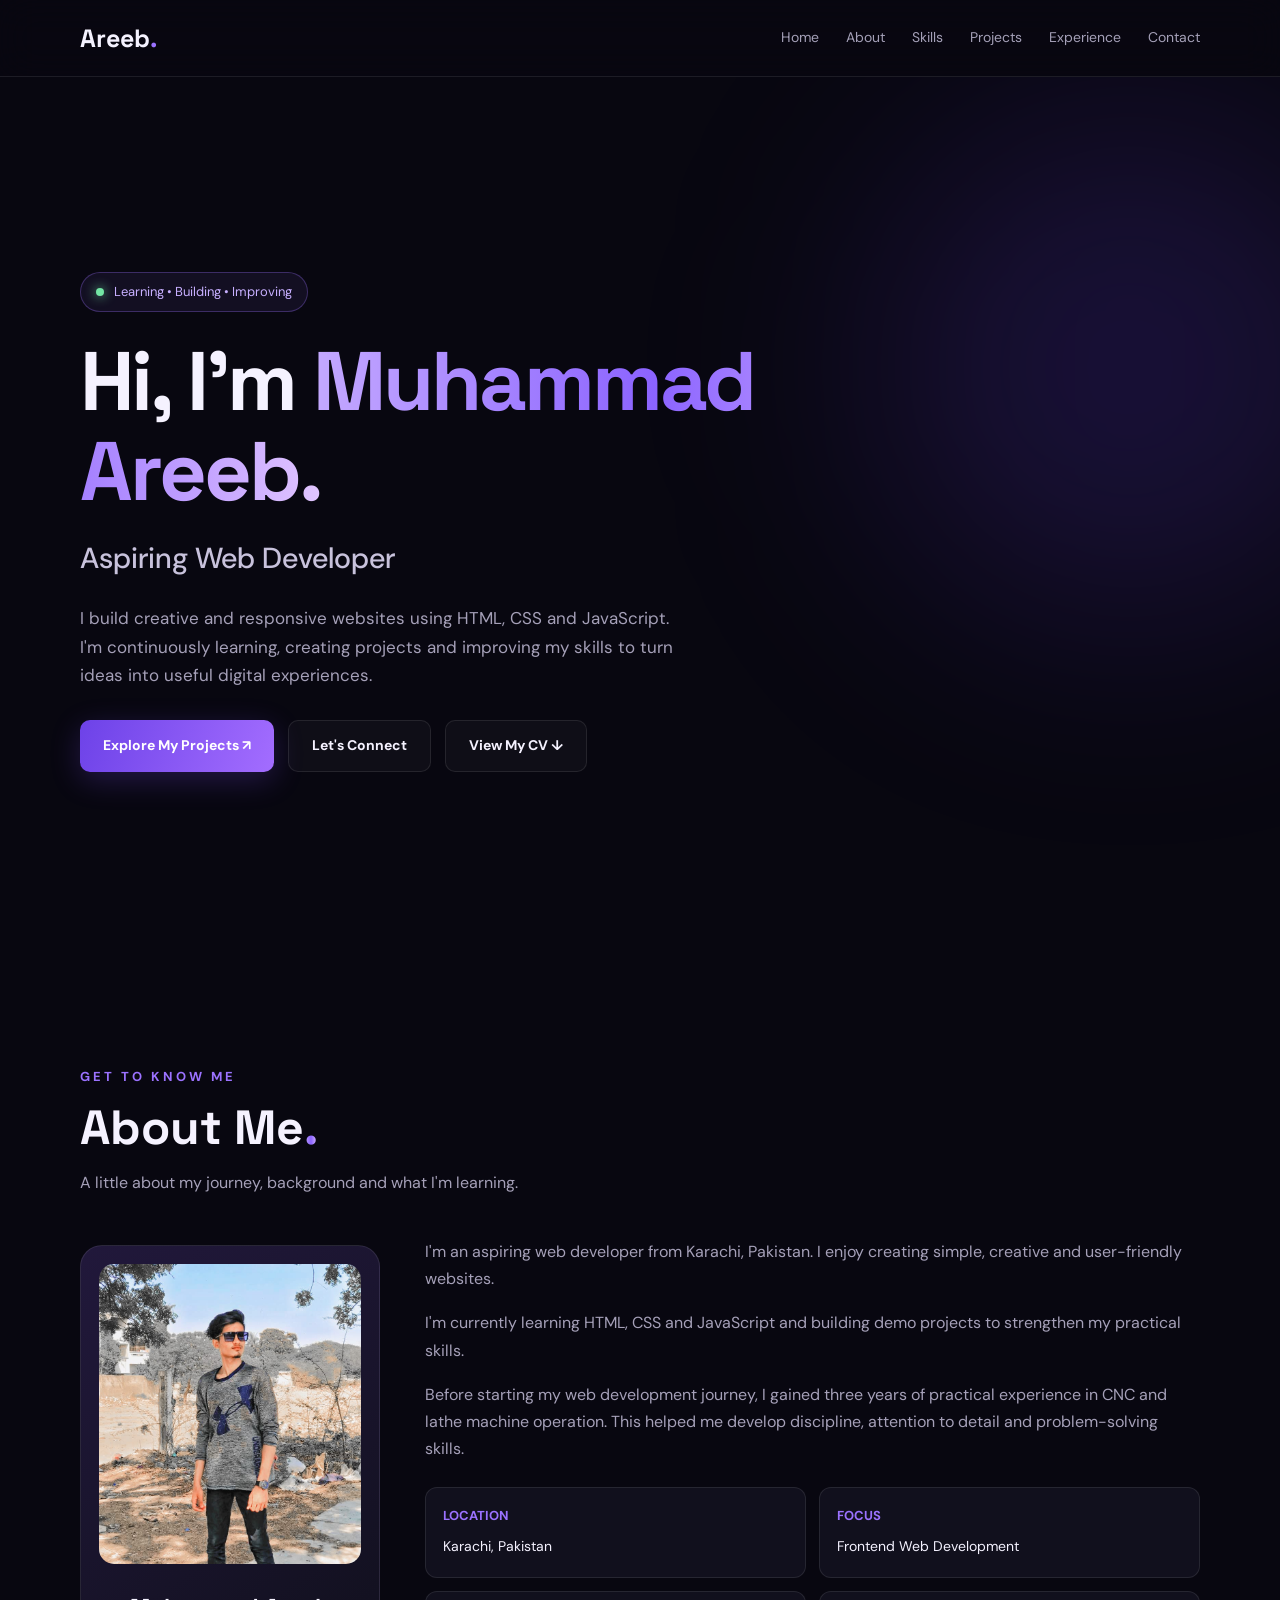
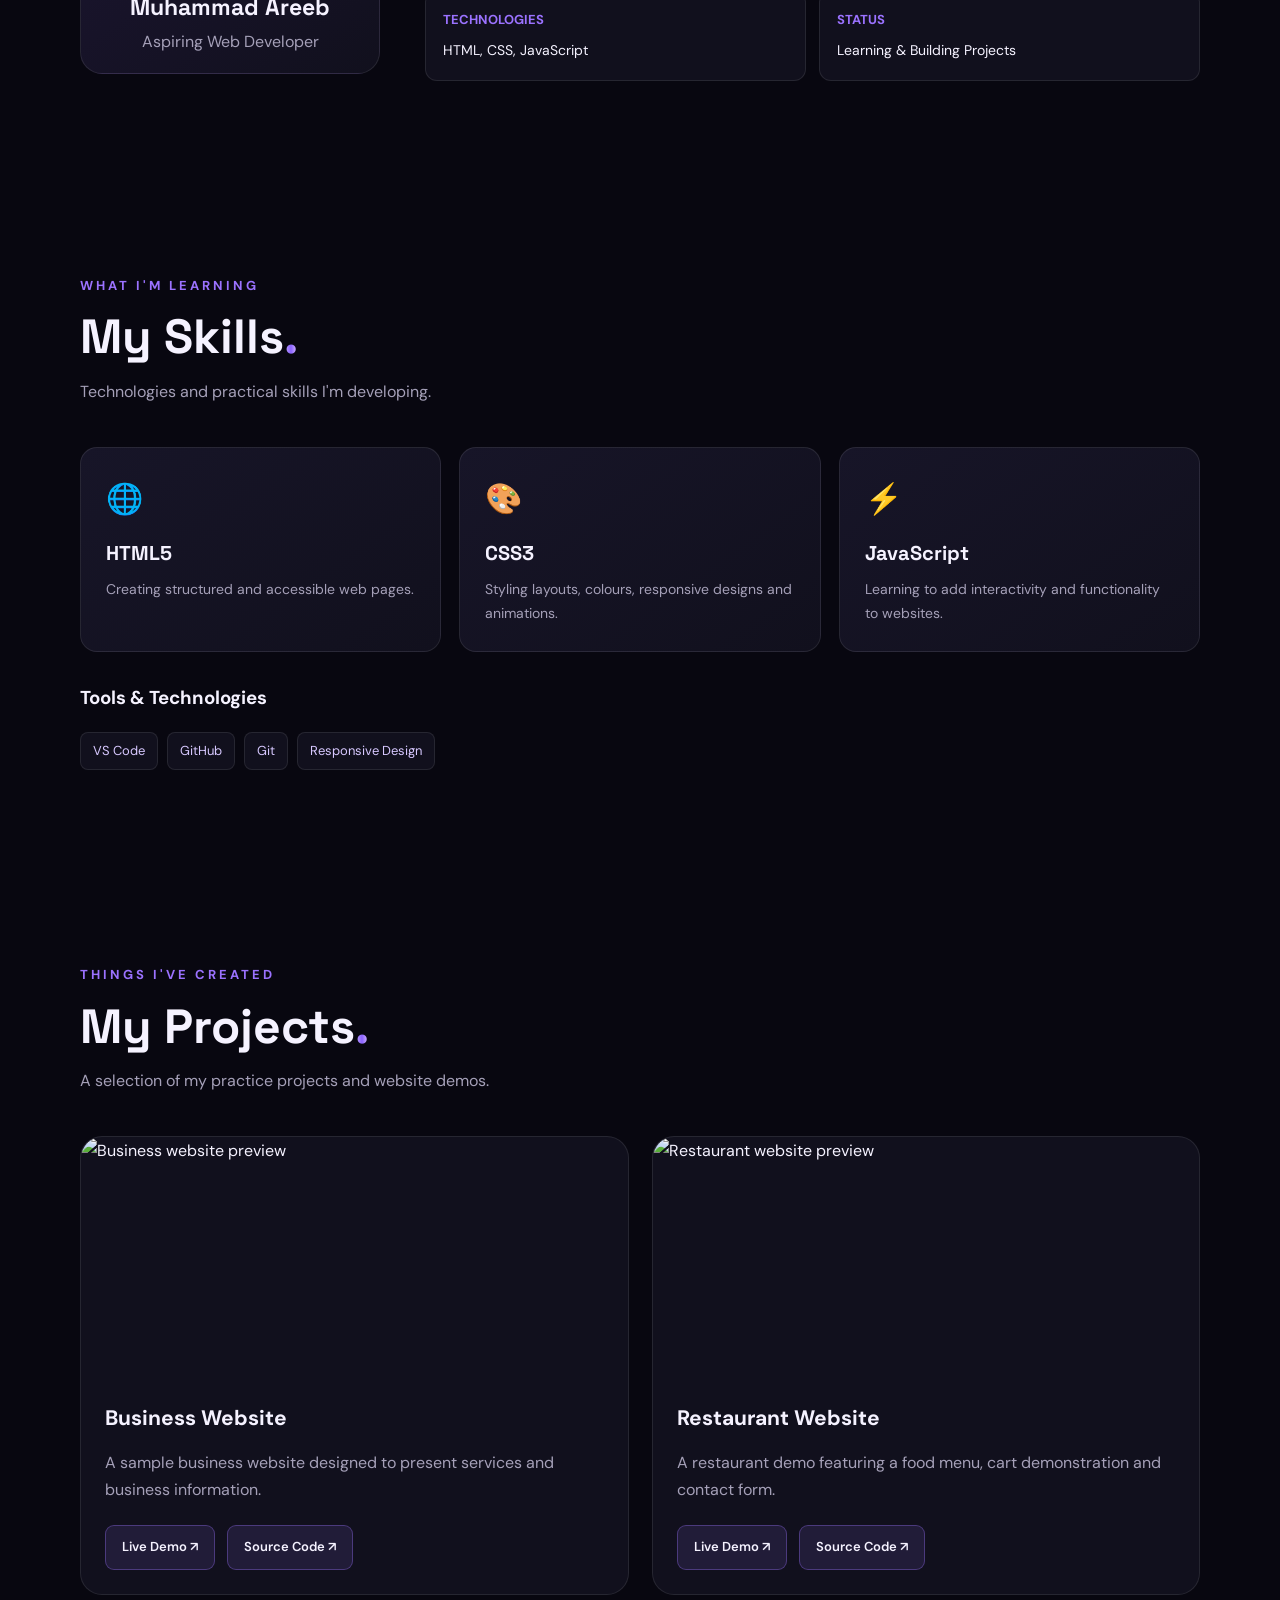
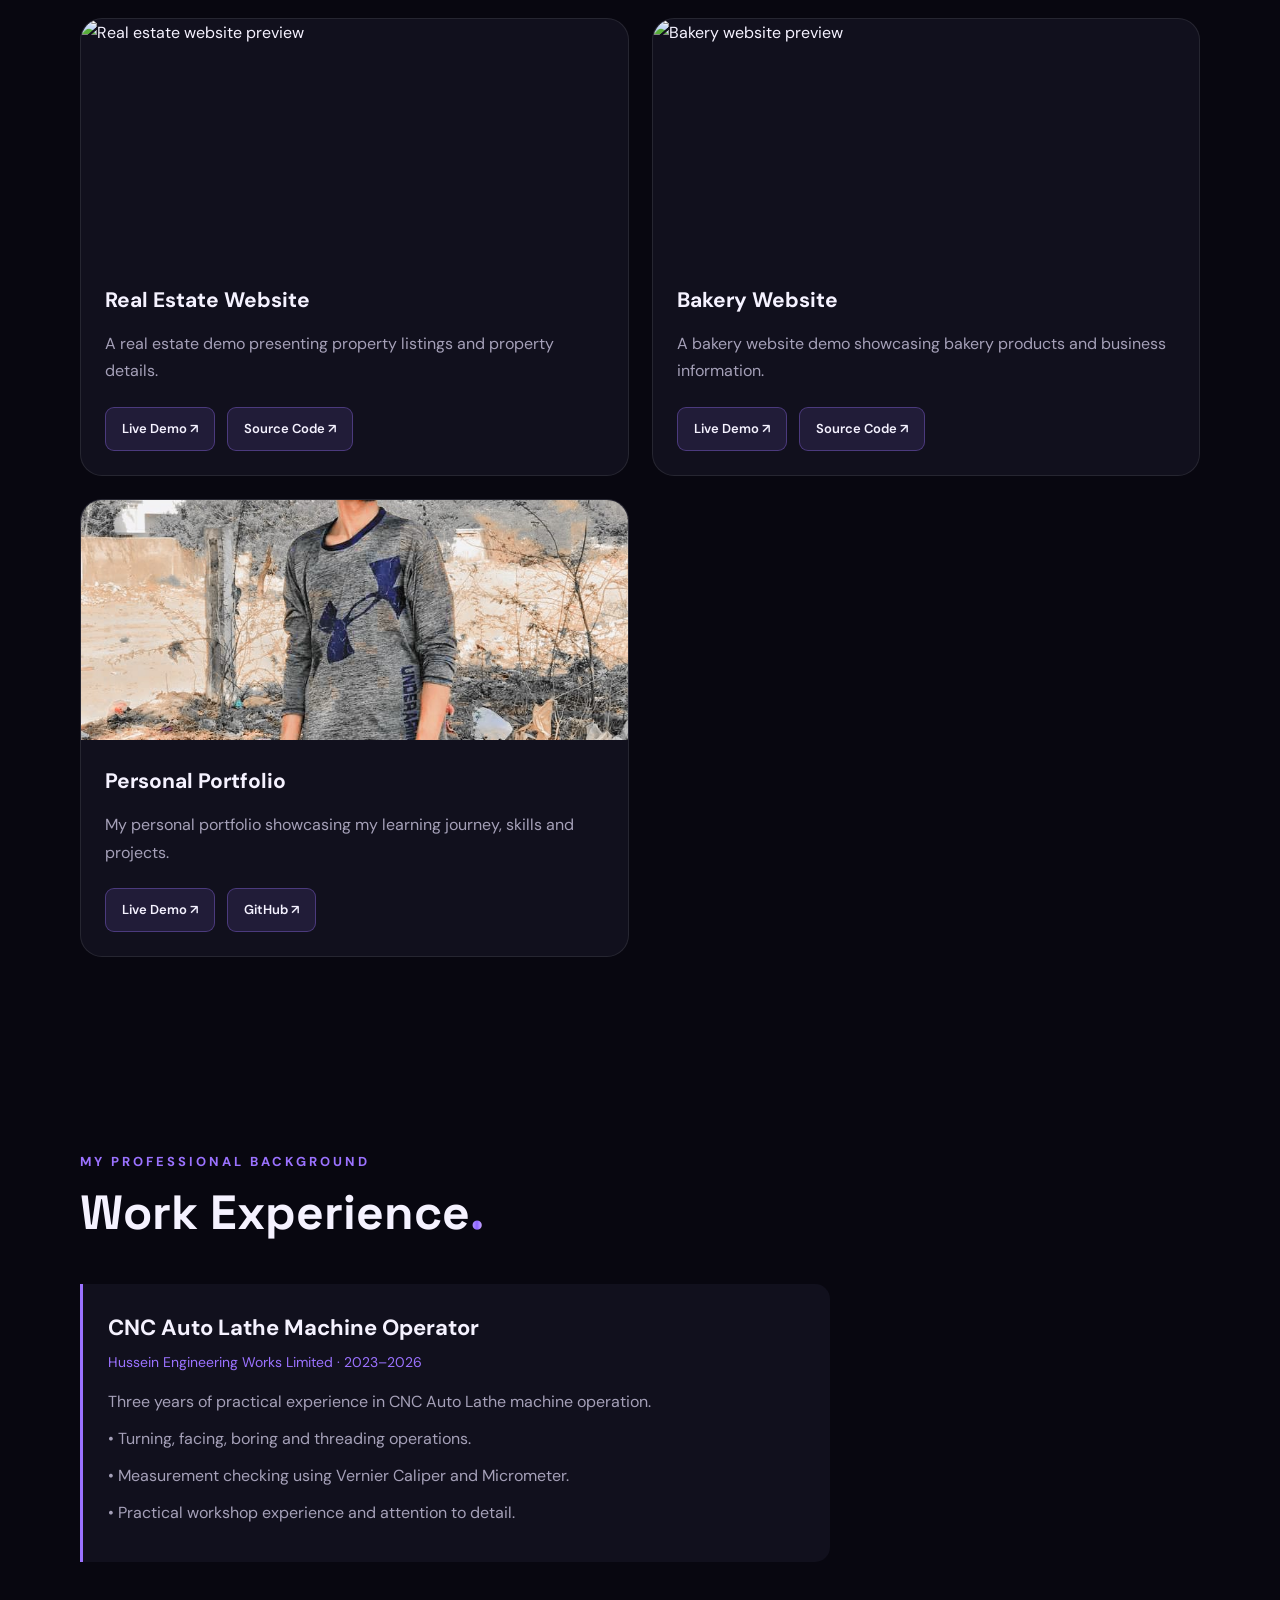
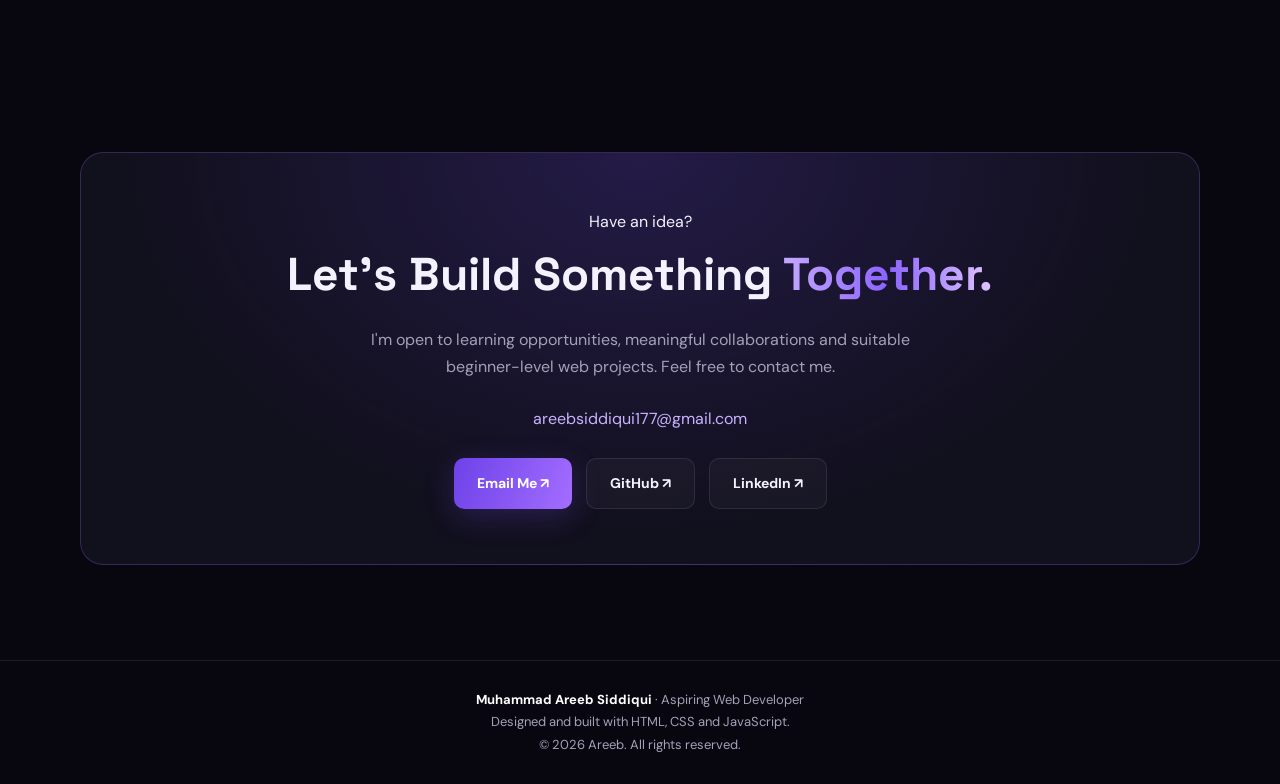
==== commit bfe21c96: "Improve project cards design and hover effects" ====
--- a/index.html
+++ b/index.html
@@ -1,5 +1,4 @@
- 
-<!DOCTYPE html>
+ <!DOCTYPE html>
 <html lang="en">
 <head>
 <meta charset="UTF-8">
@@ -339,60 +338,76 @@
   gap:23px;
 }
 
+ 
 .project-card {
-  background:var(--surface);
-  border:1px solid var(--border);
-  border-radius:18px;
-  overflow:hidden;
-  transition:.3s;
+  background: var(--surface);
+  border: 1px solid var(--border);
+  border-radius: 22px;
+  overflow: hidden;
+  transition: transform .35s ease, border-color .35s ease, box-shadow .35s ease;
+  position: relative;
 }
 
 .project-card:hover {
-  transform:translateY(-6px);
-  border-color:var(--purple);
+  transform: translateY(-10px);
+  border-color: var(--purple);
+  box-shadow: 0 18px 45px rgba(155, 114, 255, .16);
 }
 
 .project-card img {
-  width:100%;
-  height:230px;
-  object-fit:cover;
-  display:block;
-}
-
-.project-info { padding:23px; }
+  width: 100%;
+  height: 240px;
+  object-fit: cover;
+  display: block;
+  transition: transform .5s ease;
+}
+
+.project-card:hover img {
+  transform: scale(1.06);
+}
+
+.project-info {
+  padding: 24px;
+}
 
 .project-info h3 {
-  font-family:'Space Grotesk',sans-serif;
-  font-size:22px;
-  margin-bottom:9px;
+  font-size: 21px;
+  margin-bottom: 12px;
 }
 
 .project-info p {
-  color:var(--muted);
-  font-size:14px;
-  margin-bottom:18px;
+  color: var(--muted);
+  line-height: 1.7;
+  margin-bottom: 22px;
 }
 
 .project-links {
-  display:flex;
-  flex-wrap:wrap;
-  gap:10px;
+  display: flex;
+  flex-wrap: wrap;
+  gap: 12px;
 }
 
 .project-links a {
-  color:#c6adff;
-  border:1px solid rgba(155,114,255,.3);
-  padding:8px 12px;
-  border-radius:8px;
-  font-size:13px;
-  transition:.3s;
+  display: inline-block;
+  padding: 10px 16px;
+  border-radius: 9px;
+  background: rgba(155, 114, 255, .12);
+  border: 1px solid rgba(155, 114, 255, .35);
+  color: var(--text);
+  font-size: 13px;
+  font-weight: 600;
+  text-decoration: none;
+  transition: .3s ease;
 }
 
 .project-links a:hover {
-  background:var(--purple2);
-  color:white;
-}
-
+  background: var(--purple);
+  color: white;
+  border-color: var(--purple);
+  transform: translateY(-2px);
+}
+
+ 
 .experience-box {
   border-left:3px solid var(--purple);
   background:var(--surface);
@@ -768,7 +783,7 @@
       <div class="buttons" style="justify-content:center">
         <a class="btn btn-primary" href="mailto:areebsiddiqui177@gmail.com">Email Me ↗</a>
         <a class="btn btn-outline" href="https://github.com/areeb-web2026" target="_blank" rel="noopener">GitHub ↗</a>
-        <a class="btn btn-outline" href="https://www.linkedin.com/" target="_blank" rel="noopener">LinkedIn ↗</a>
+        <a class="btn btn-outline" href="https://www.linkedin.com/in/muhammad-areeb-04013444b/" target="_blank" rel="noopener">LinkedIn ↗</a>
       </div>
     </div>
   </div>
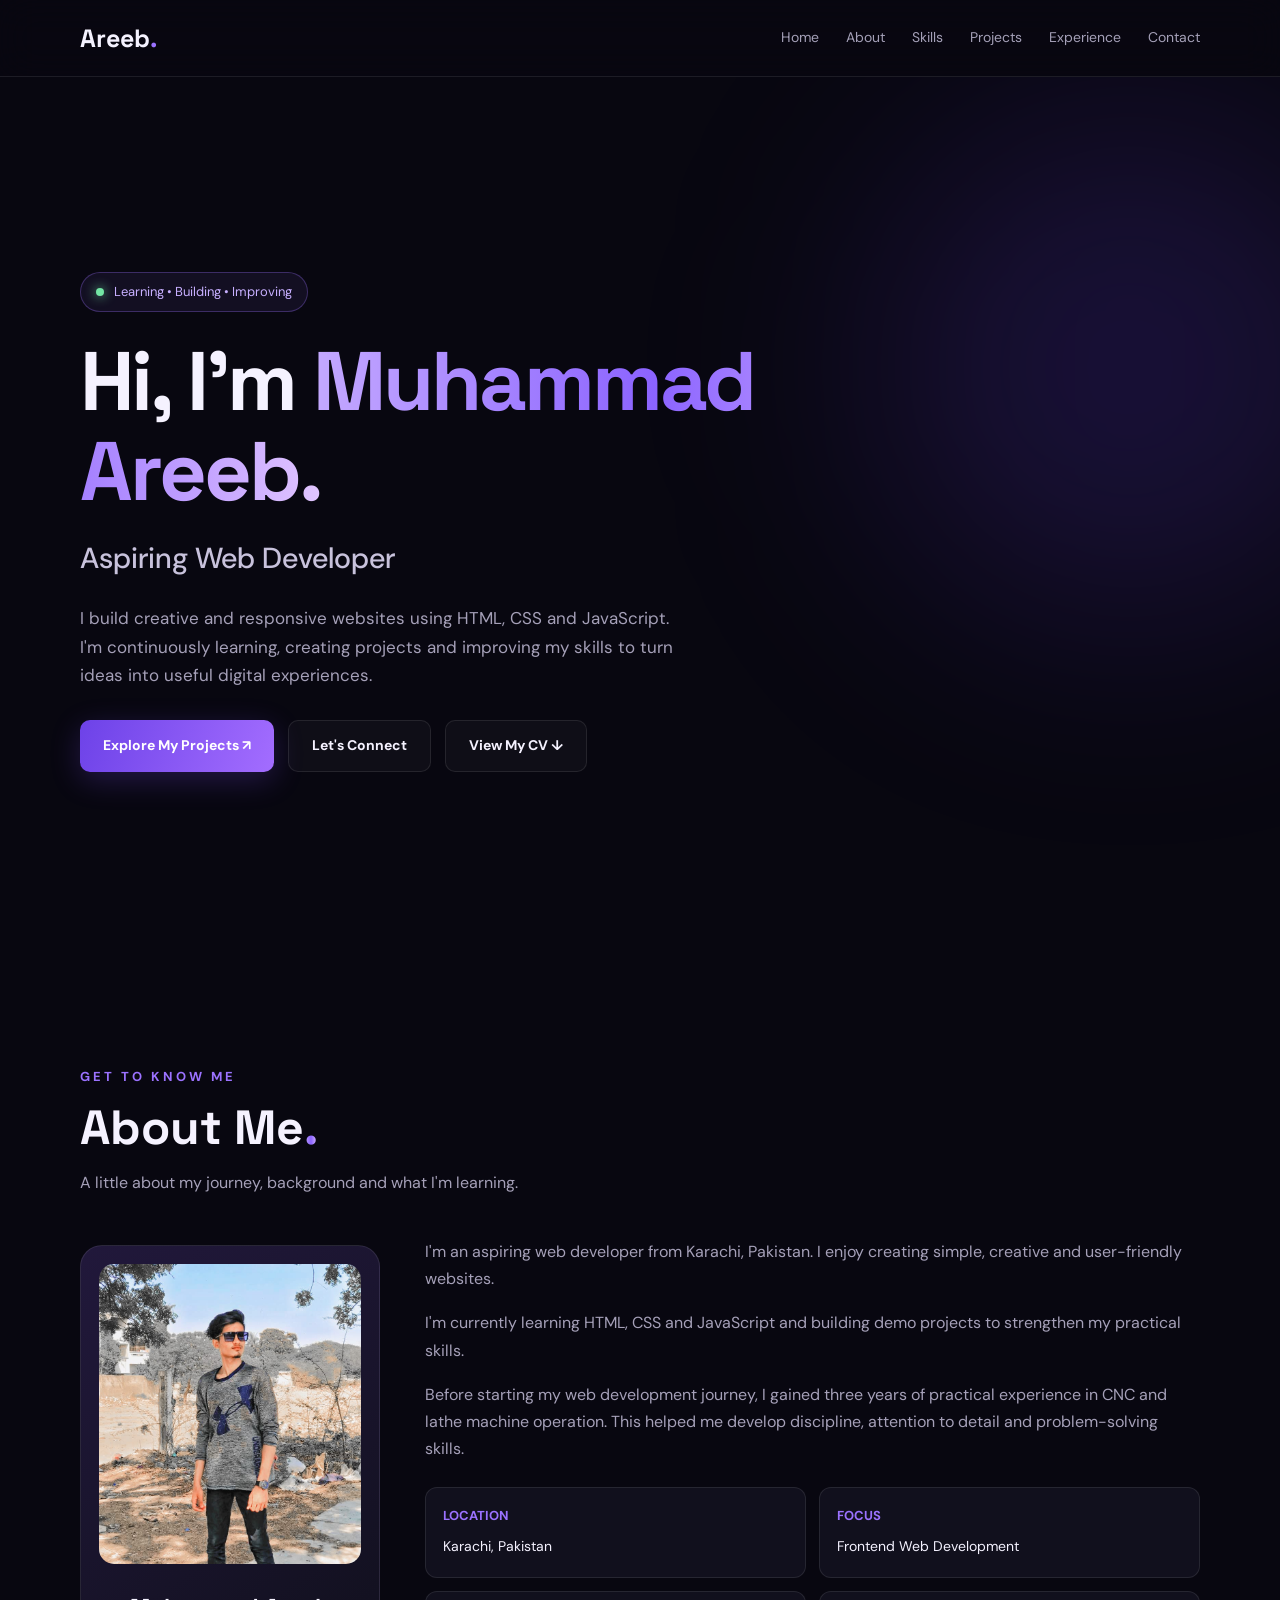
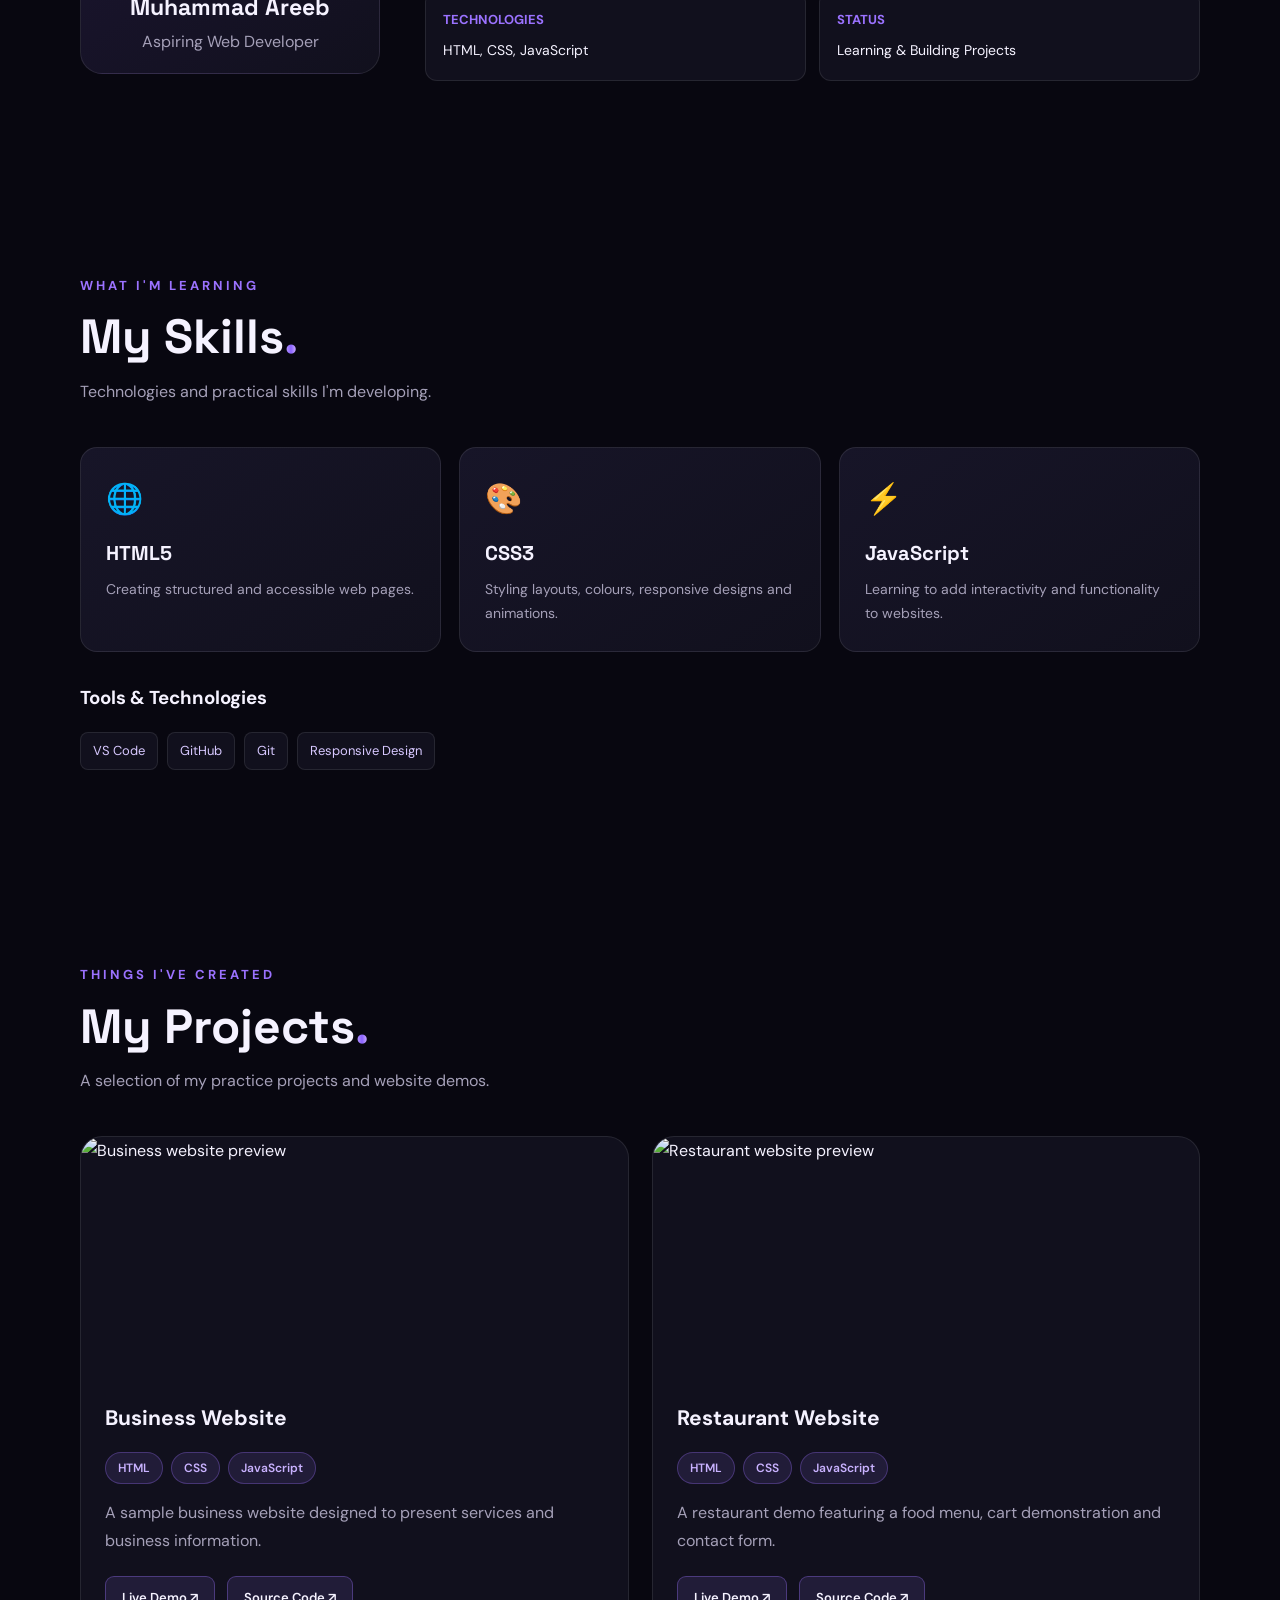
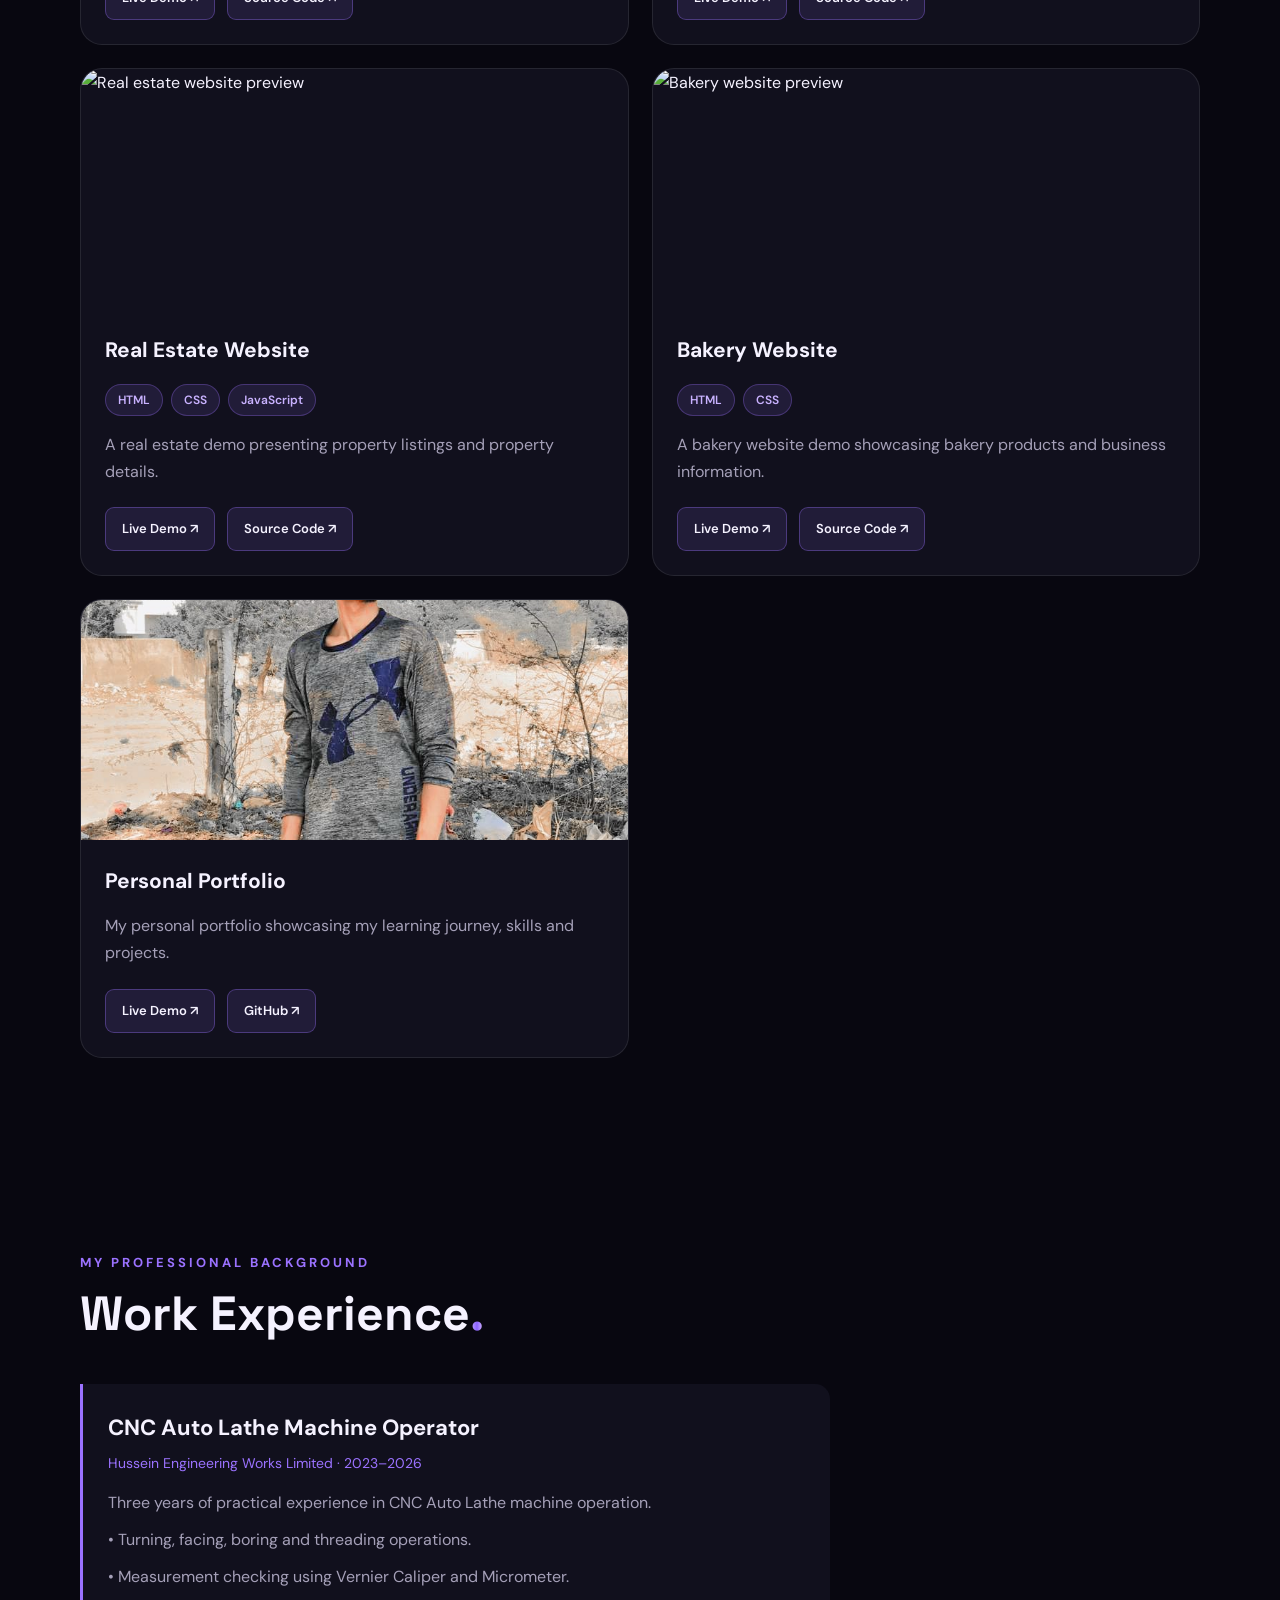
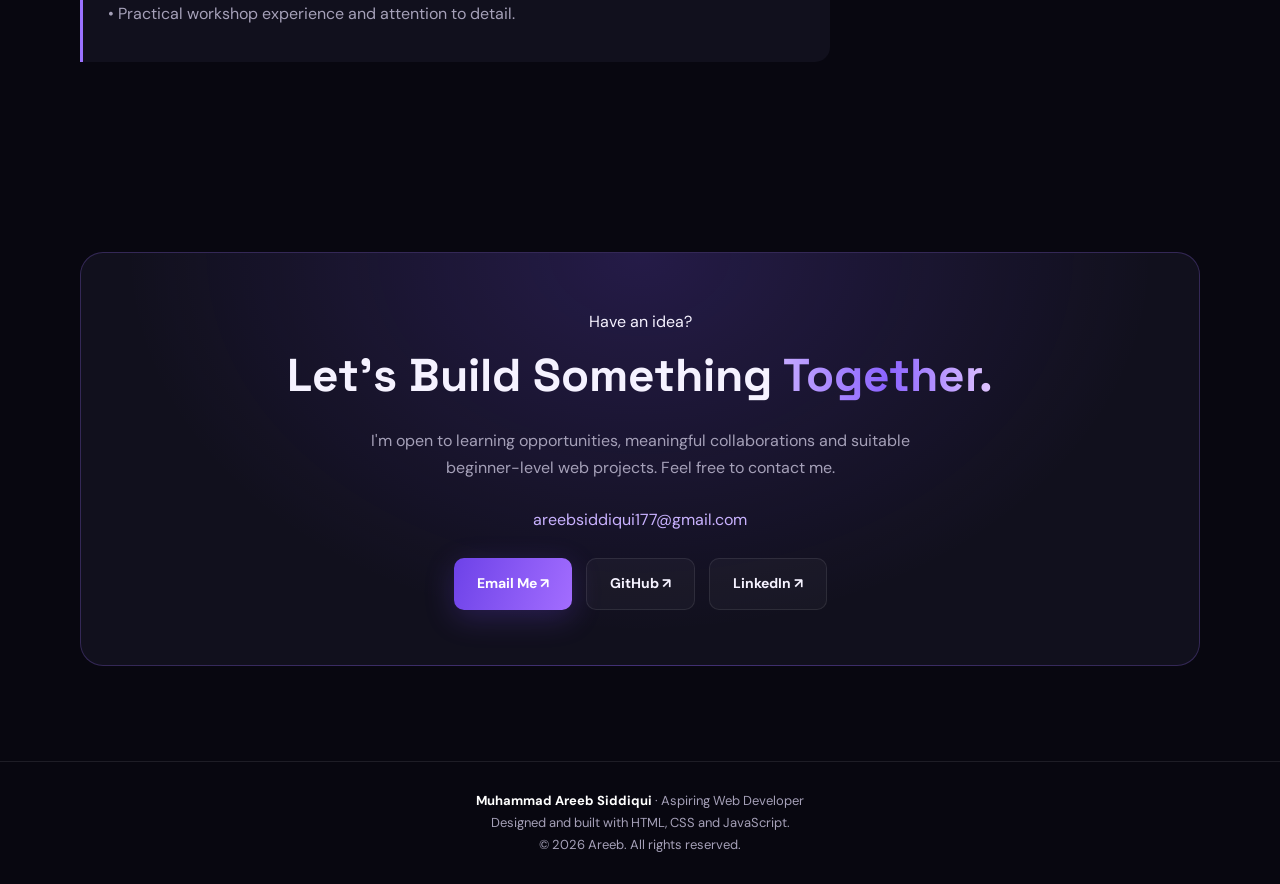
==== commit b5d48276: "Add technology tags to project cards" ====
--- a/index.html
+++ b/index.html
@@ -380,7 +380,22 @@
   line-height: 1.7;
   margin-bottom: 22px;
 }
-
+.tech-tags {
+  display: flex;
+  flex-wrap: wrap;
+  gap: 8px;
+  margin: 15px 0;
+}
+
+.tech-tags span {
+  padding: 5px 12px;
+  border-radius: 20px;
+  background: rgba(155, 114, 255, .12);
+  border: 1px solid rgba(155, 114, 255, .3);
+  color: #c9b2ff;
+  font-size: 12px;
+  font-weight: 600;
+}
 .project-links {
   display: flex;
   flex-wrap: wrap;
@@ -688,6 +703,11 @@
         <img src="https://images.unsplash.com/photo-1497366754035-f200968a6e72?auto=format&fit=crop&w=1000&q=85" alt="Business website preview">
         <div class="project-info">
           <h3>Business Website</h3>
+         <div class="tech-tags">
+  <span>HTML</span>
+  <span>CSS</span>
+  <span>JavaScript</span>
+</div>
           <p>A sample business website designed to present services and business information.</p>
           <div class="project-links">
             <a href="https://areeb-web2026.github.io/areeb-website/business-website/" target="_blank" rel="noopener">Live Demo ↗</a>
@@ -700,6 +720,11 @@
         <img src="https://images.unsplash.com/photo-1517248135467-4c7edcad34c4?auto=format&fit=crop&w=1000&q=85" alt="Restaurant website preview">
         <div class="project-info">
           <h3>Restaurant Website</h3>
+         <div class="tech-tags">
+  <span>HTML</span>
+  <span>CSS</span>
+  <span>JavaScript</span>
+</div>
           <p>A restaurant demo featuring a food menu, cart demonstration and contact form.</p>
           <div class="project-links">
             <a href="https://areeb-web2026.github.io/areeb-website/restaurant.html" target="_blank" rel="noopener">Live Demo ↗</a>
@@ -712,6 +737,11 @@
         <img src="https://images.unsplash.com/photo-1600585154340-be6161a56a0c?auto=format&fit=crop&w=1000&q=85" alt="Real estate website preview">
         <div class="project-info">
           <h3>Real Estate Website</h3>
+         <div class="tech-tags">
+  <span>HTML</span>
+  <span>CSS</span>
+  <span>JavaScript</span>
+</div>
           <p>A real estate demo presenting property listings and property details.</p>
           <div class="project-links">
             <a href="https://areeb-web2026.github.io/areeb-website/realestate.html" target="_blank" rel="noopener">Live Demo ↗</a>
@@ -724,6 +754,10 @@
         <img src="https://images.unsplash.com/photo-1509440159596-0249088772ff?auto=format&fit=crop&w=1000&q=85" alt="Bakery website preview">
         <div class="project-info">
           <h3>Bakery Website</h3>
+         <div class="tech-tags">
+  <span>HTML</span>
+  <span>CSS</span>
+</div>
           <p>A bakery website demo showcasing bakery products and business information.</p>
           <div class="project-links">
             <a href="https://areeb-web2026.github.io/areeb-website/bakery.html" target="_blank" rel="noopener">Live Demo ↗</a>
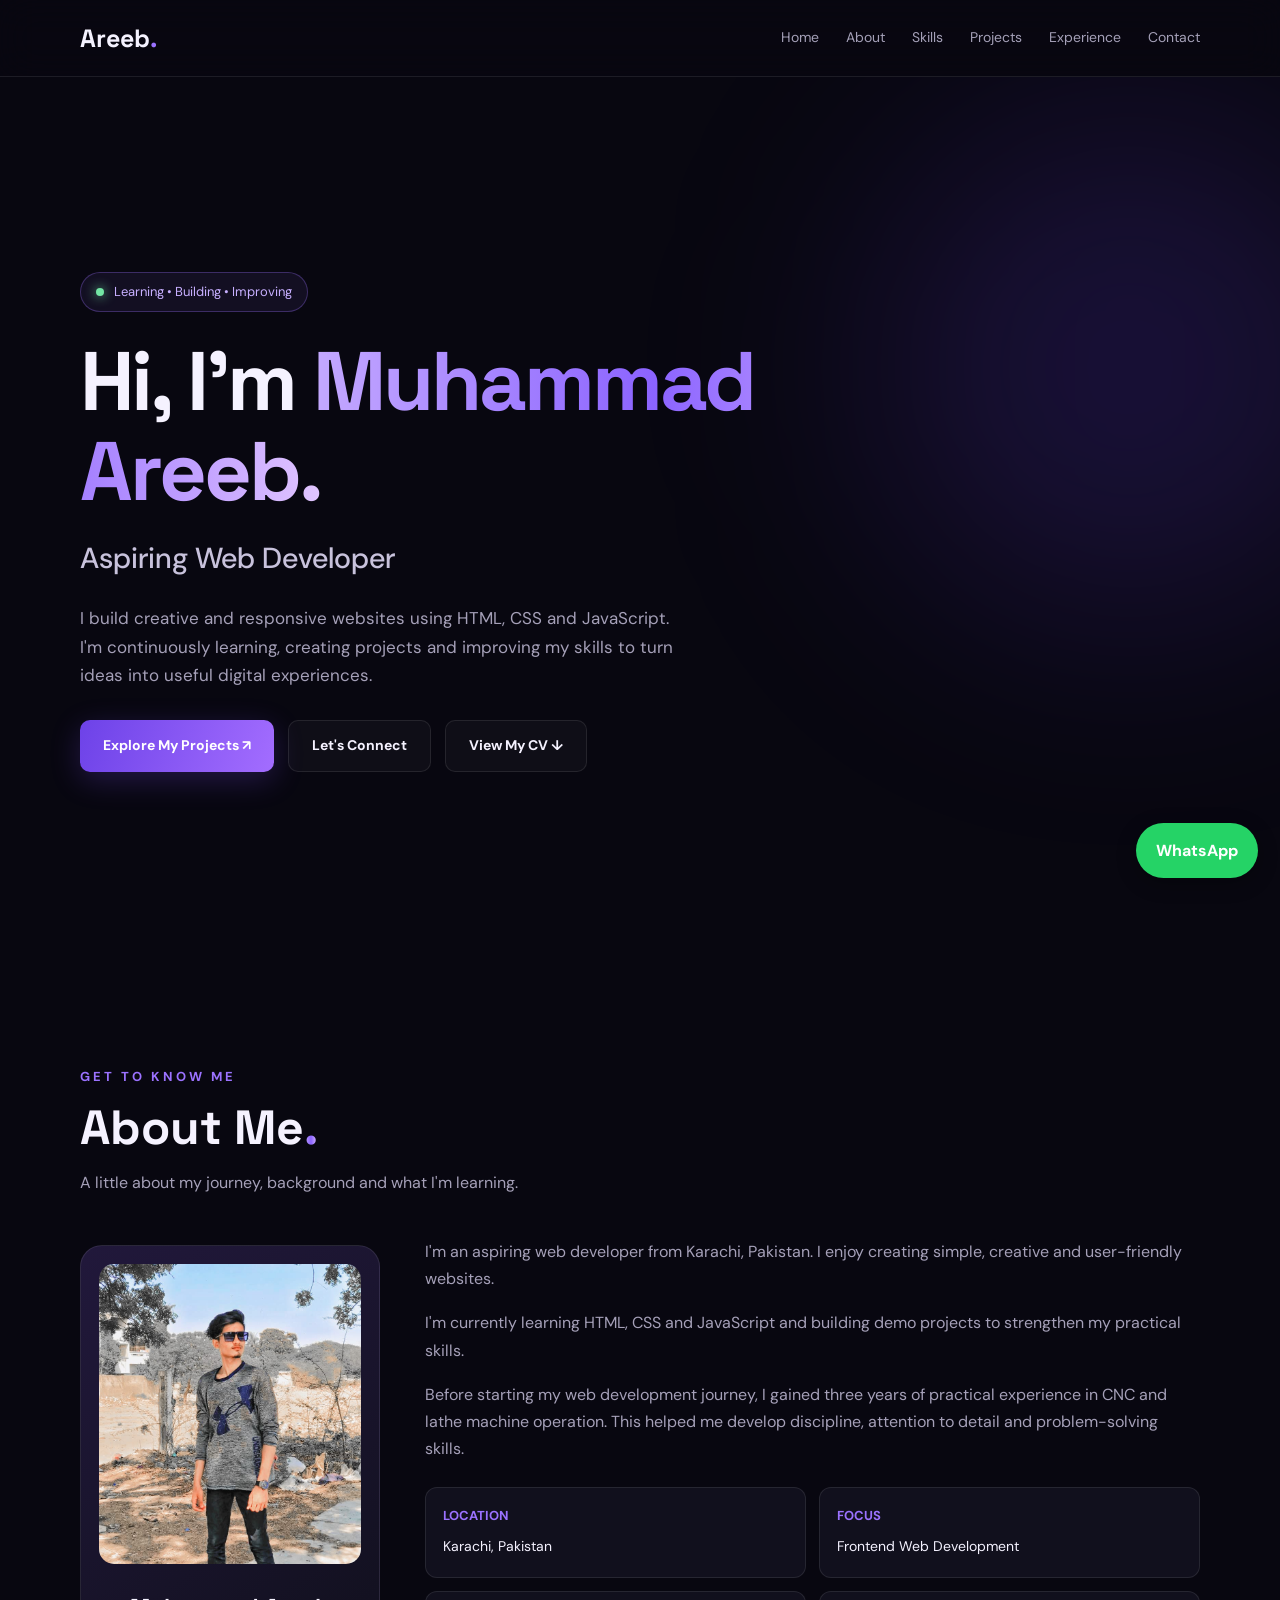
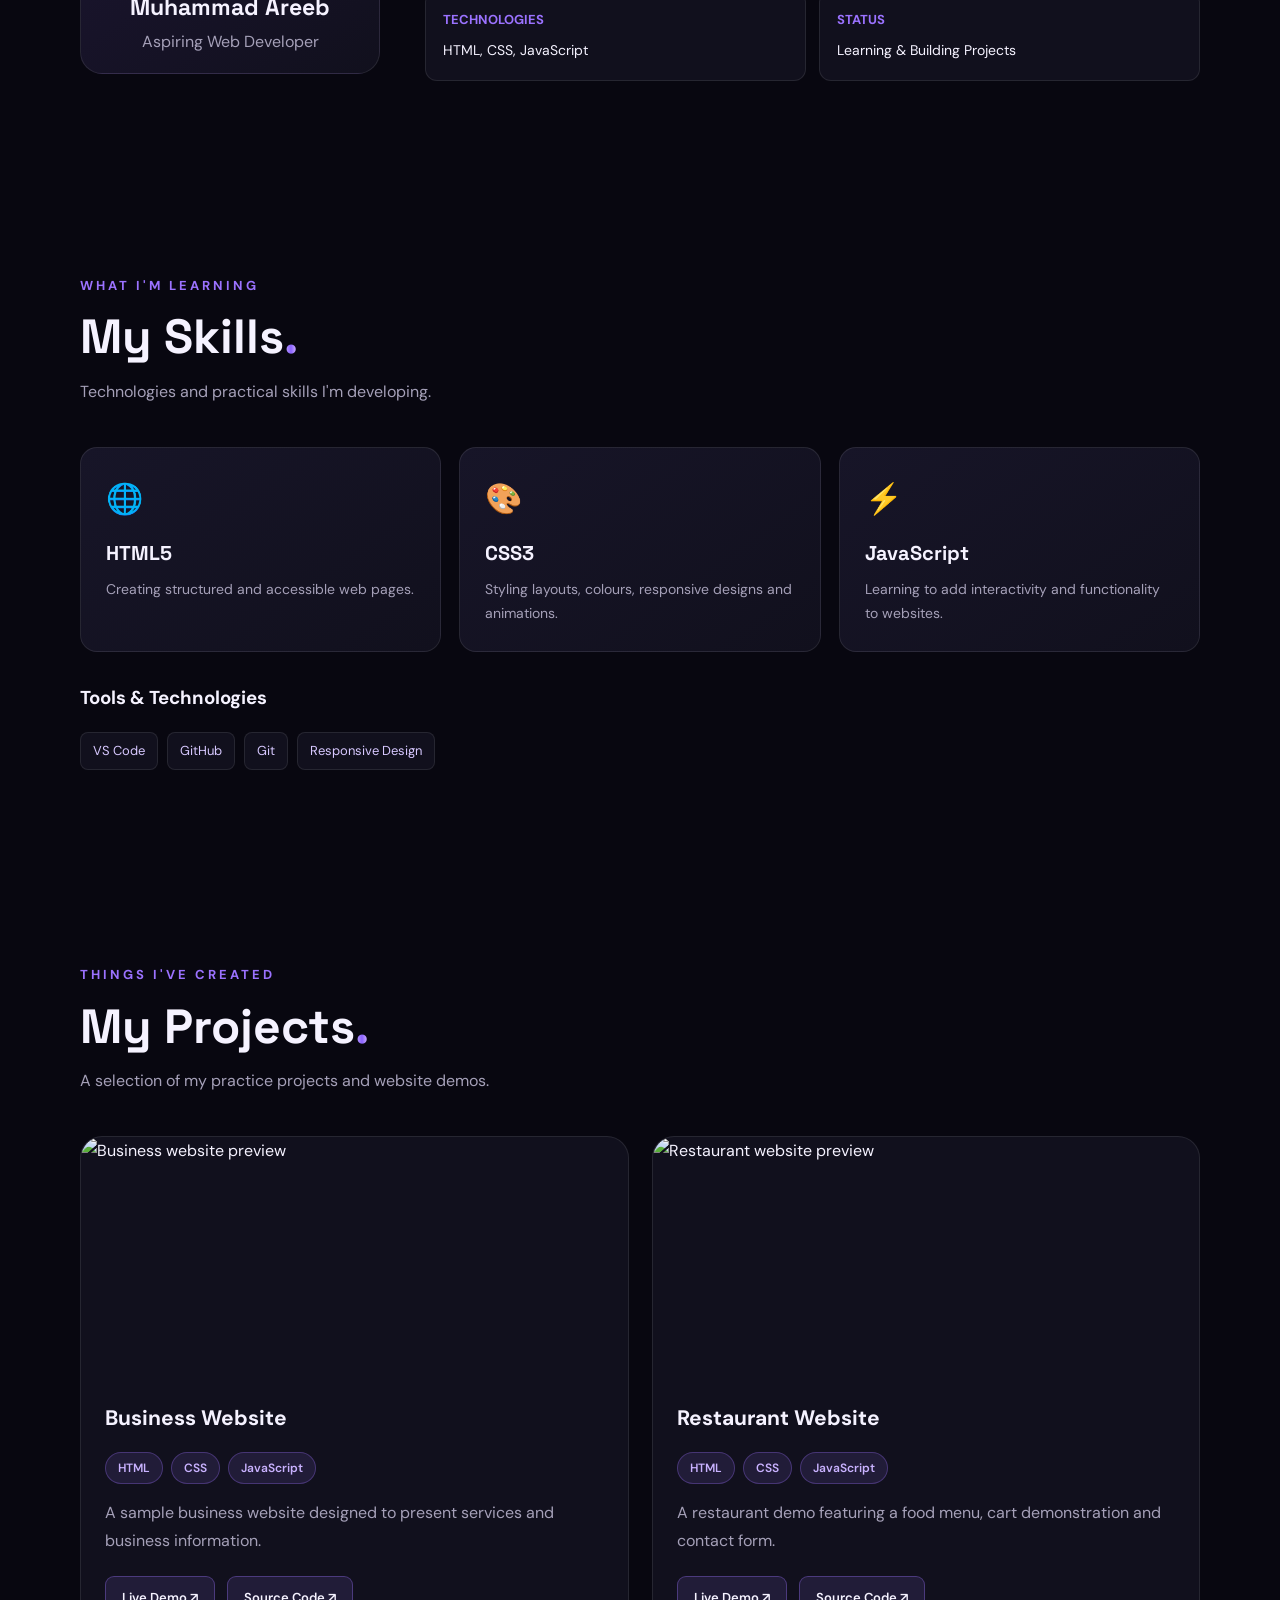
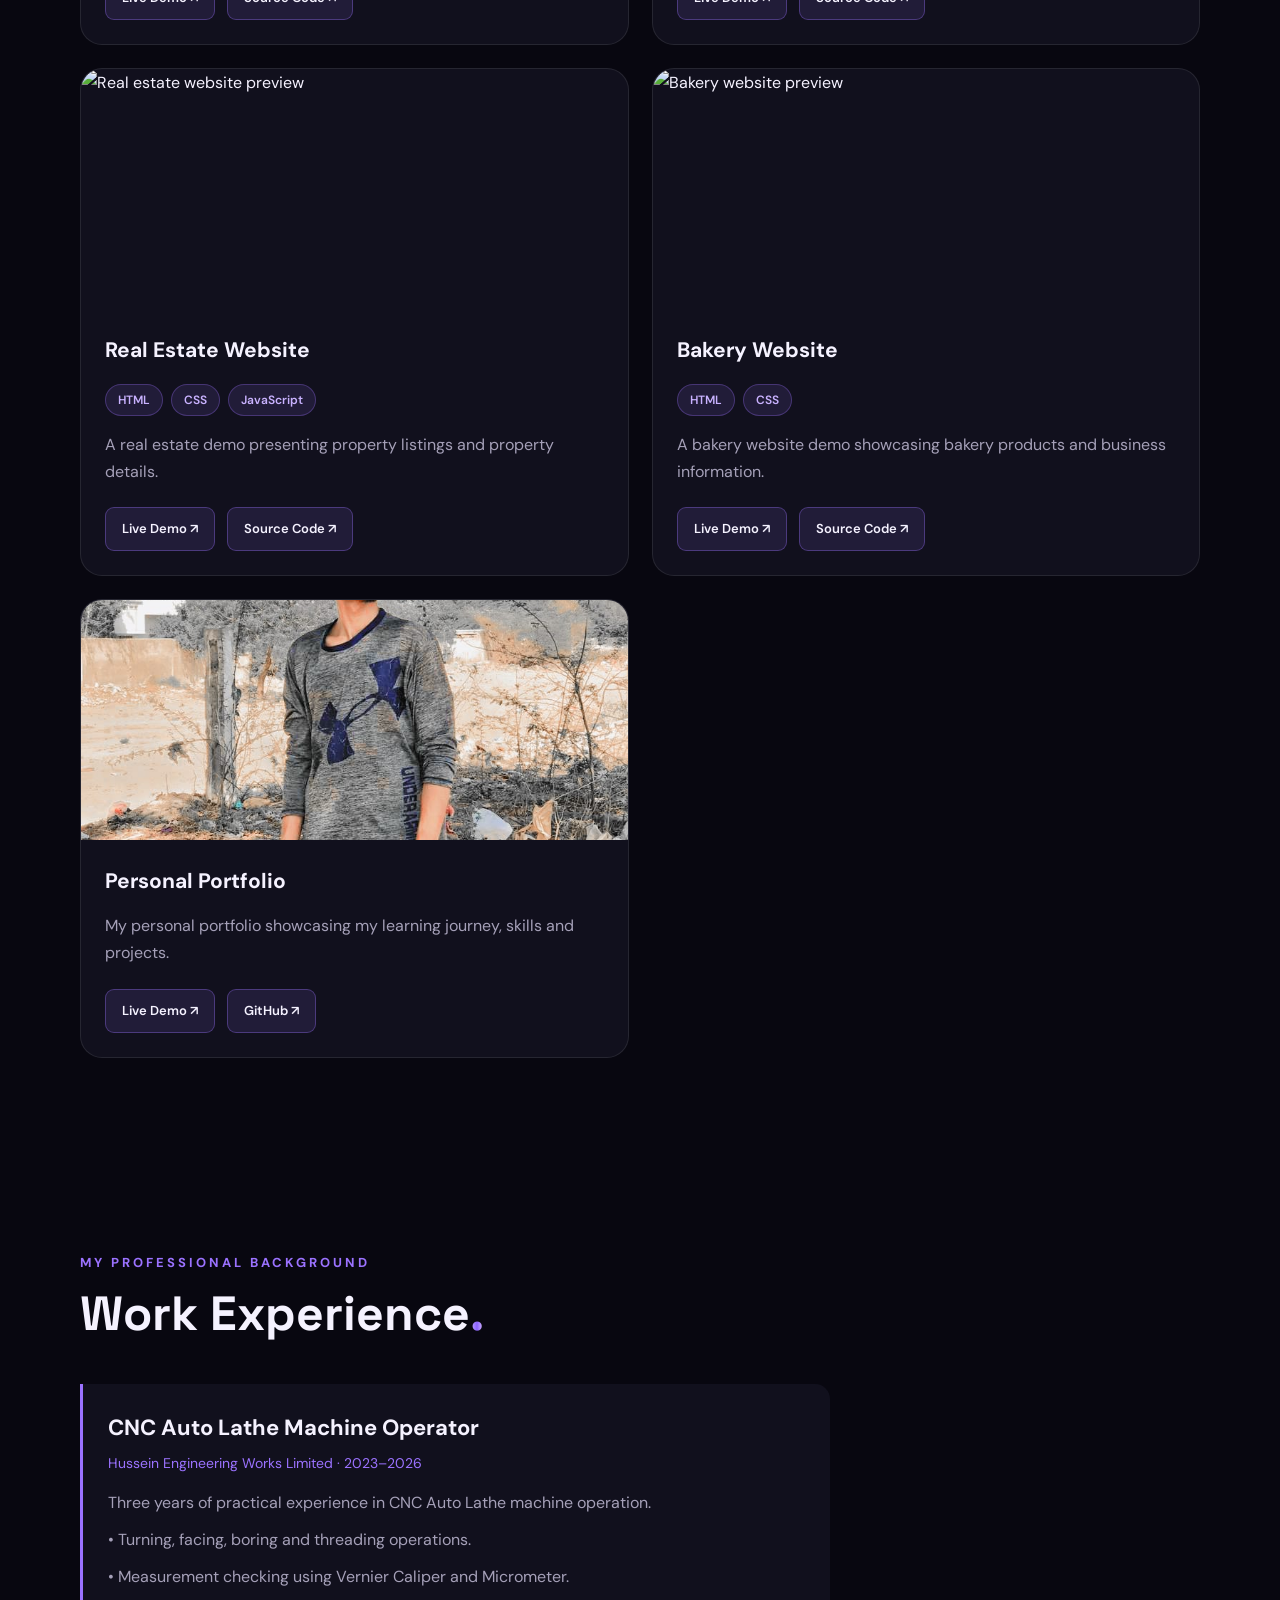
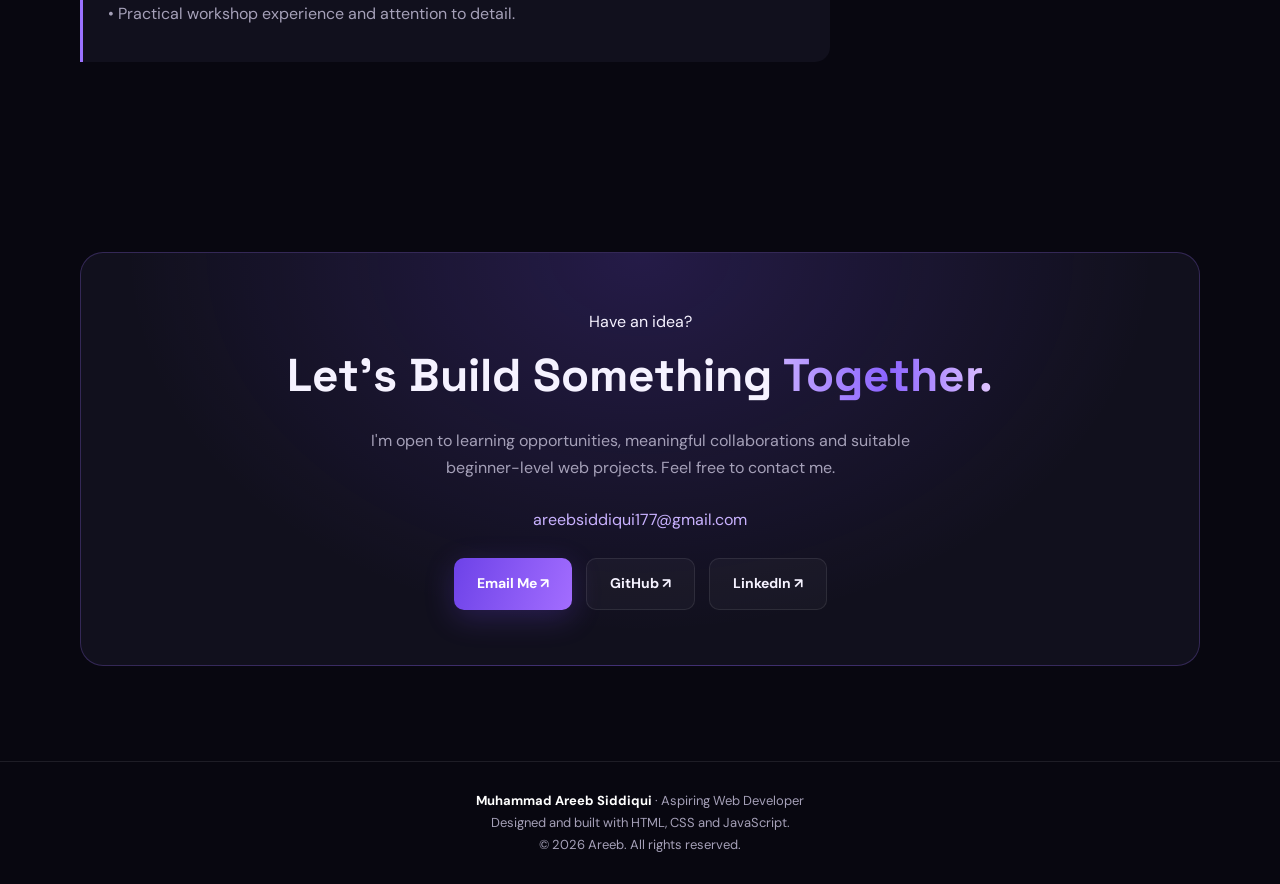
==== commit bda25198: "Add Floating WhatsApp Contact Button 3." ====
--- a/index.html
+++ b/index.html
@@ -866,6 +866,34 @@
 
 document.getElementById("year").textContent = new Date().getFullYear();
 </script>
-
+<a href="https://wa.me/92370030353"
+   class="floating-whatsapp"
+   target="_blank"
+   rel="noopener"
+   aria-label="Contact on WhatsApp">
+   WhatsApp
+</a>
+
+<style>
+.floating-whatsapp {
+    position: fixed;
+    right: 22px;
+    bottom: 22px;
+    z-index: 9999;
+    background: #25D366;
+    color: white;
+    padding: 14px 20px;
+    border-radius: 50px;
+    font-weight: bold;
+    text-decoration: none;
+    box-shadow: 0 5px 20px rgba(0,0,0,.3);
+    transition: .3s;
+}
+
+.floating-whatsapp:hover {
+    background: #128C7E;
+    transform: translateY(-4px);
+}
+</style>
 </body>
 </html>
